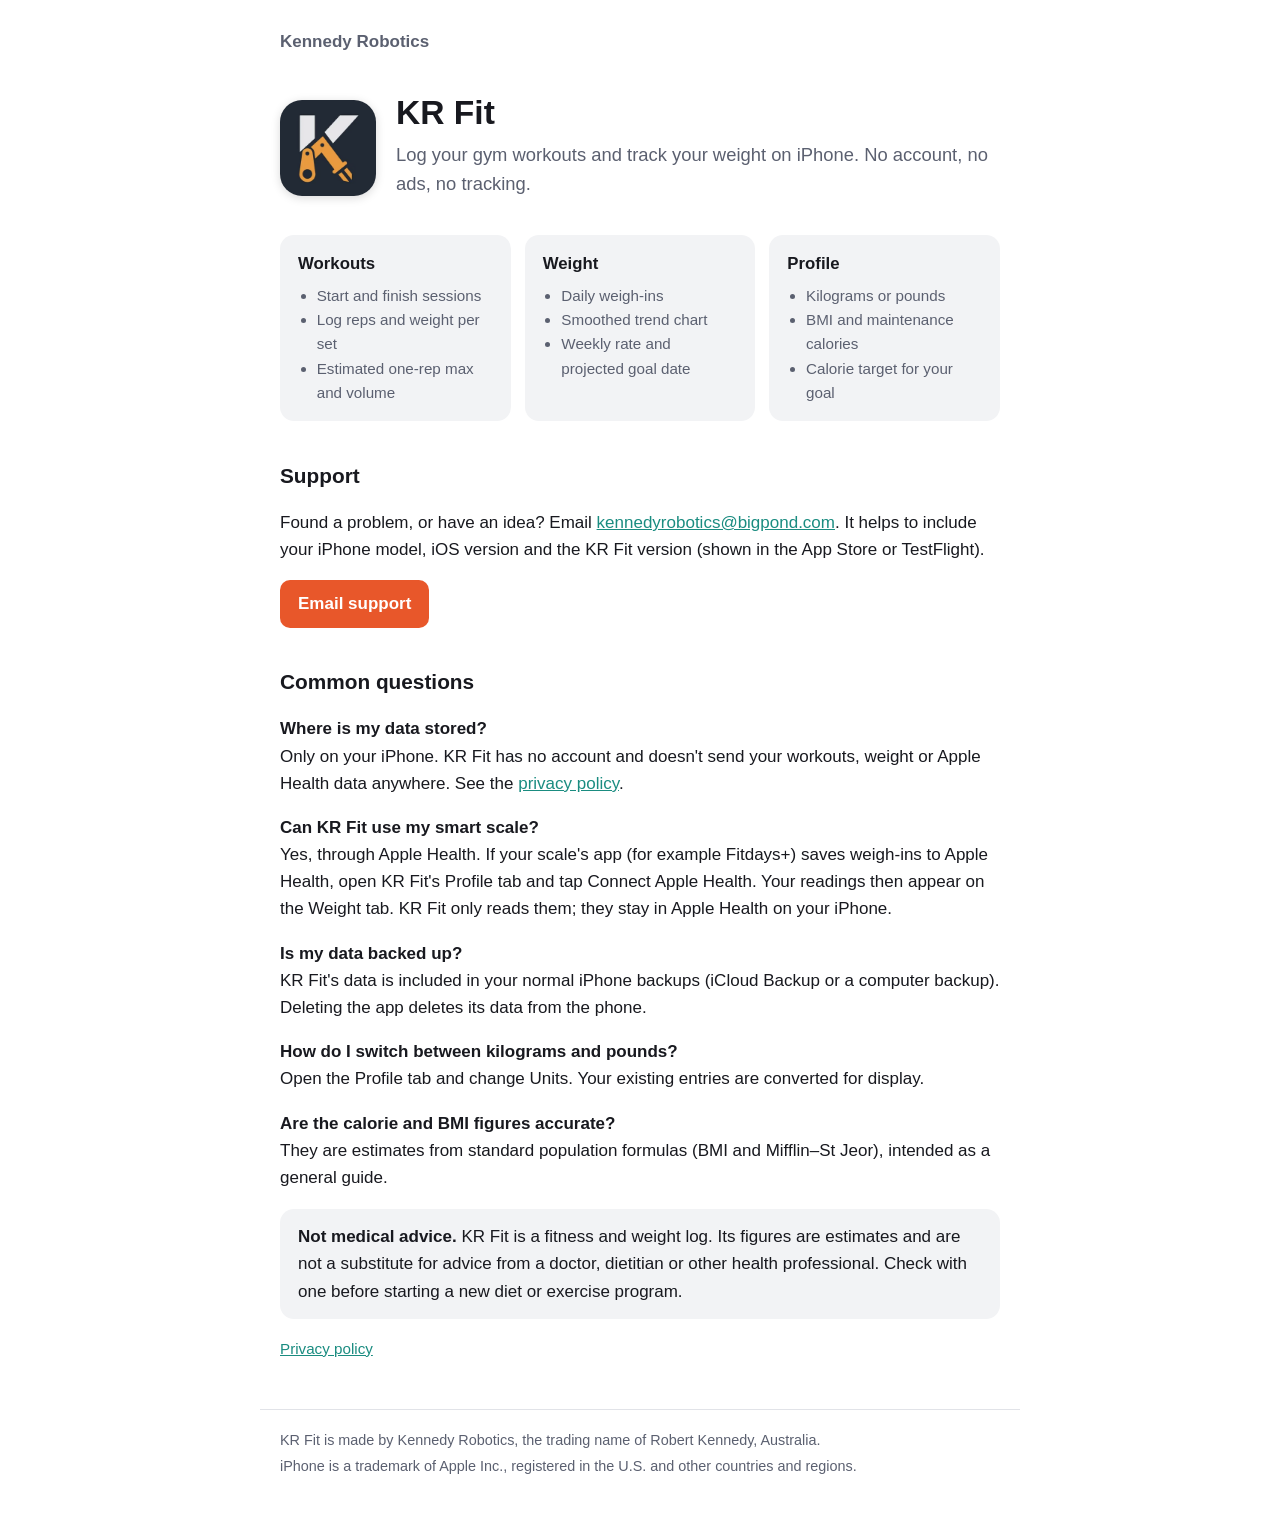
==== krfit/index.html @ 63e52689 "KR Fit: privacy policy and FAQ for Apple Health (read only) Co-Authored-By: Claude Opus 5.5 <noreply" ====
<!doctype html>
<html lang="en-AU">
<head>
  <meta charset="utf-8">
  <meta name="viewport" content="width=device-width, initial-scale=1">
  <title>KR Fit Support</title>
  <meta name="description" content="KR Fit: gym workouts and weight tracking for iPhone. Help, questions and contact.">
  <link rel="icon" href="/assets/favicon.png">
  <link rel="stylesheet" href="/assets/style.css">
</head>
<body>
  <header><a href="/">Kennedy Robotics</a></header>
  <main>
    <div class="hero">
      <img src="/assets/krfit-icon.png" alt="KR Fit app icon">
      <div>
        <h1>KR Fit</h1>
        <p class="lead">Log your gym workouts and track your weight on iPhone. No account, no ads, no tracking.</p>
      </div>
    </div>

    <div class="cards">
      <div class="card">
        <h3>Workouts</h3>
        <ul>
          <li>Start and finish sessions</li>
          <li>Log reps and weight per set</li>
          <li>Estimated one-rep max and volume</li>
        </ul>
      </div>
      <div class="card">
        <h3>Weight</h3>
        <ul>
          <li>Daily weigh-ins</li>
          <li>Smoothed trend chart</li>
          <li>Weekly rate and projected goal date</li>
        </ul>
      </div>
      <div class="card">
        <h3>Profile</h3>
        <ul>
          <li>Kilograms or pounds</li>
          <li>BMI and maintenance calories</li>
          <li>Calorie target for your goal</li>
        </ul>
      </div>
    </div>

    <h2>Support</h2>
    <p>Found a problem, or have an idea? Email
      <a href="mailto:kennedyrobotics@bigpond.com?subject=KR%20Fit%20support">kennedyrobotics@bigpond.com</a>.
      It helps to include your iPhone model, iOS version and the KR Fit version (shown in the App Store or TestFlight).</p>
    <p><a class="button" href="mailto:kennedyrobotics@bigpond.com?subject=KR%20Fit%20support">Email support</a></p>

    <h2>Common questions</h2>
    <p><strong>Where is my data stored?</strong><br>
      Only on your iPhone. KR Fit has no account and doesn't send your workouts, weight or Apple Health data anywhere.
      See the <a href="/krfit/privacy/">privacy policy</a>.</p>
    <p><strong>Can KR Fit use my smart scale?</strong><br>
      Yes, through Apple Health. If your scale's app (for example Fitdays+) saves weigh-ins to Apple Health, open
      KR Fit's Profile tab and tap Connect Apple Health. Your readings then appear on the Weight tab. KR Fit only
      reads them; they stay in Apple Health on your iPhone.</p>
    <p><strong>Is my data backed up?</strong><br>
      KR Fit's data is included in your normal iPhone backups (iCloud Backup or a computer backup).
      Deleting the app deletes its data from the phone.</p>
    <p><strong>How do I switch between kilograms and pounds?</strong><br>
      Open the Profile tab and change Units. Your existing entries are converted for display.</p>
    <p><strong>Are the calorie and BMI figures accurate?</strong><br>
      They are estimates from standard population formulas (BMI and Mifflin–St Jeor), intended as a general guide.</p>

    <div class="note">
      <strong>Not medical advice.</strong> KR Fit is a fitness and weight log. Its figures are estimates and are not a
      substitute for advice from a doctor, dietitian or other health professional. Check with one before starting a
      new diet or exercise program.
    </div>

    <p class="muted"><a href="/krfit/privacy/">Privacy policy</a></p>
  </main>
  <footer>
    <p>KR Fit is made by Kennedy Robotics, the trading name of Robert Kennedy, Australia.</p>
    <p>iPhone is a trademark of Apple Inc., registered in the U.S. and other countries and regions.</p>
  </footer>
</body>
</html>
---- assets/style.css ----
:root {
  --bg: #ffffff;
  --surface: #f2f3f5;
  --text: #18191f;
  --muted: #5b6070;
  --accent: #e8572a;
  --accent-2: #1a8c80;
  --border: #e1e3e8;
  color-scheme: light dark;
}
@media (prefers-color-scheme: dark) {
  :root {
    --bg: #18191f;
    --surface: #23252d;
    --text: #f2f3f5;
    --muted: #a3a8b8;
    --accent: #ff7a4d;
    --accent-2: #3cc0b2;
    --border: #33363f;
  }
}
* { box-sizing: border-box; }
html { -webkit-text-size-adjust: 100%; }
body {
  margin: 0;
  background: var(--bg);
  color: var(--text);
  font: 17px/1.6 -apple-system, BlinkMacSystemFont, "Segoe UI", Roboto, Helvetica, Arial, sans-serif;
}
main, header, footer { max-width: 760px; margin: 0 auto; padding: 0 20px; }
header { padding-top: 28px; padding-bottom: 8px; }
header a { color: var(--muted); text-decoration: none; font-weight: 600; }
h1 { font-size: 2.1rem; line-height: 1.2; margin: 0.4em 0 0.2em; }
h2 { font-size: 1.3rem; margin: 1.8em 0 0.4em; }
p, li { color: var(--text); }
.lead { font-size: 1.15rem; color: var(--muted); margin-top: 0; }
.muted { color: var(--muted); font-size: 0.95rem; }
a { color: var(--accent-2); }
.hero { display: flex; gap: 20px; align-items: center; margin-top: 16px; }
.hero img { width: 96px; height: 96px; border-radius: 22px; flex: none; box-shadow: 0 2px 10px rgba(0, 0, 0, 0.15); }
.cards { display: grid; grid-template-columns: repeat(auto-fit, minmax(200px, 1fr)); gap: 14px; margin: 18px 0; }
.card { background: var(--surface); border-radius: 14px; padding: 16px 18px; }
.card h3 { margin: 0 0 6px; font-size: 1.05rem; }
.card ul { margin: 0; padding-left: 1.1em; }
.card li { color: var(--muted); font-size: 0.95rem; }
.note { background: var(--surface); border-radius: 14px; padding: 14px 18px; margin: 18px 0; }
.button {
  display: inline-block; background: var(--accent); color: #fff; text-decoration: none;
  font-weight: 600; padding: 10px 18px; border-radius: 10px;
}
footer { border-top: 1px solid var(--border); margin-top: 48px; padding-top: 16px; padding-bottom: 32px; }
footer p { color: var(--muted); font-size: 0.9rem; margin: 0.2em 0; }
@media (max-width: 480px) {
  h1 { font-size: 1.7rem; }
  .hero img { width: 72px; height: 72px; border-radius: 16px; }
}
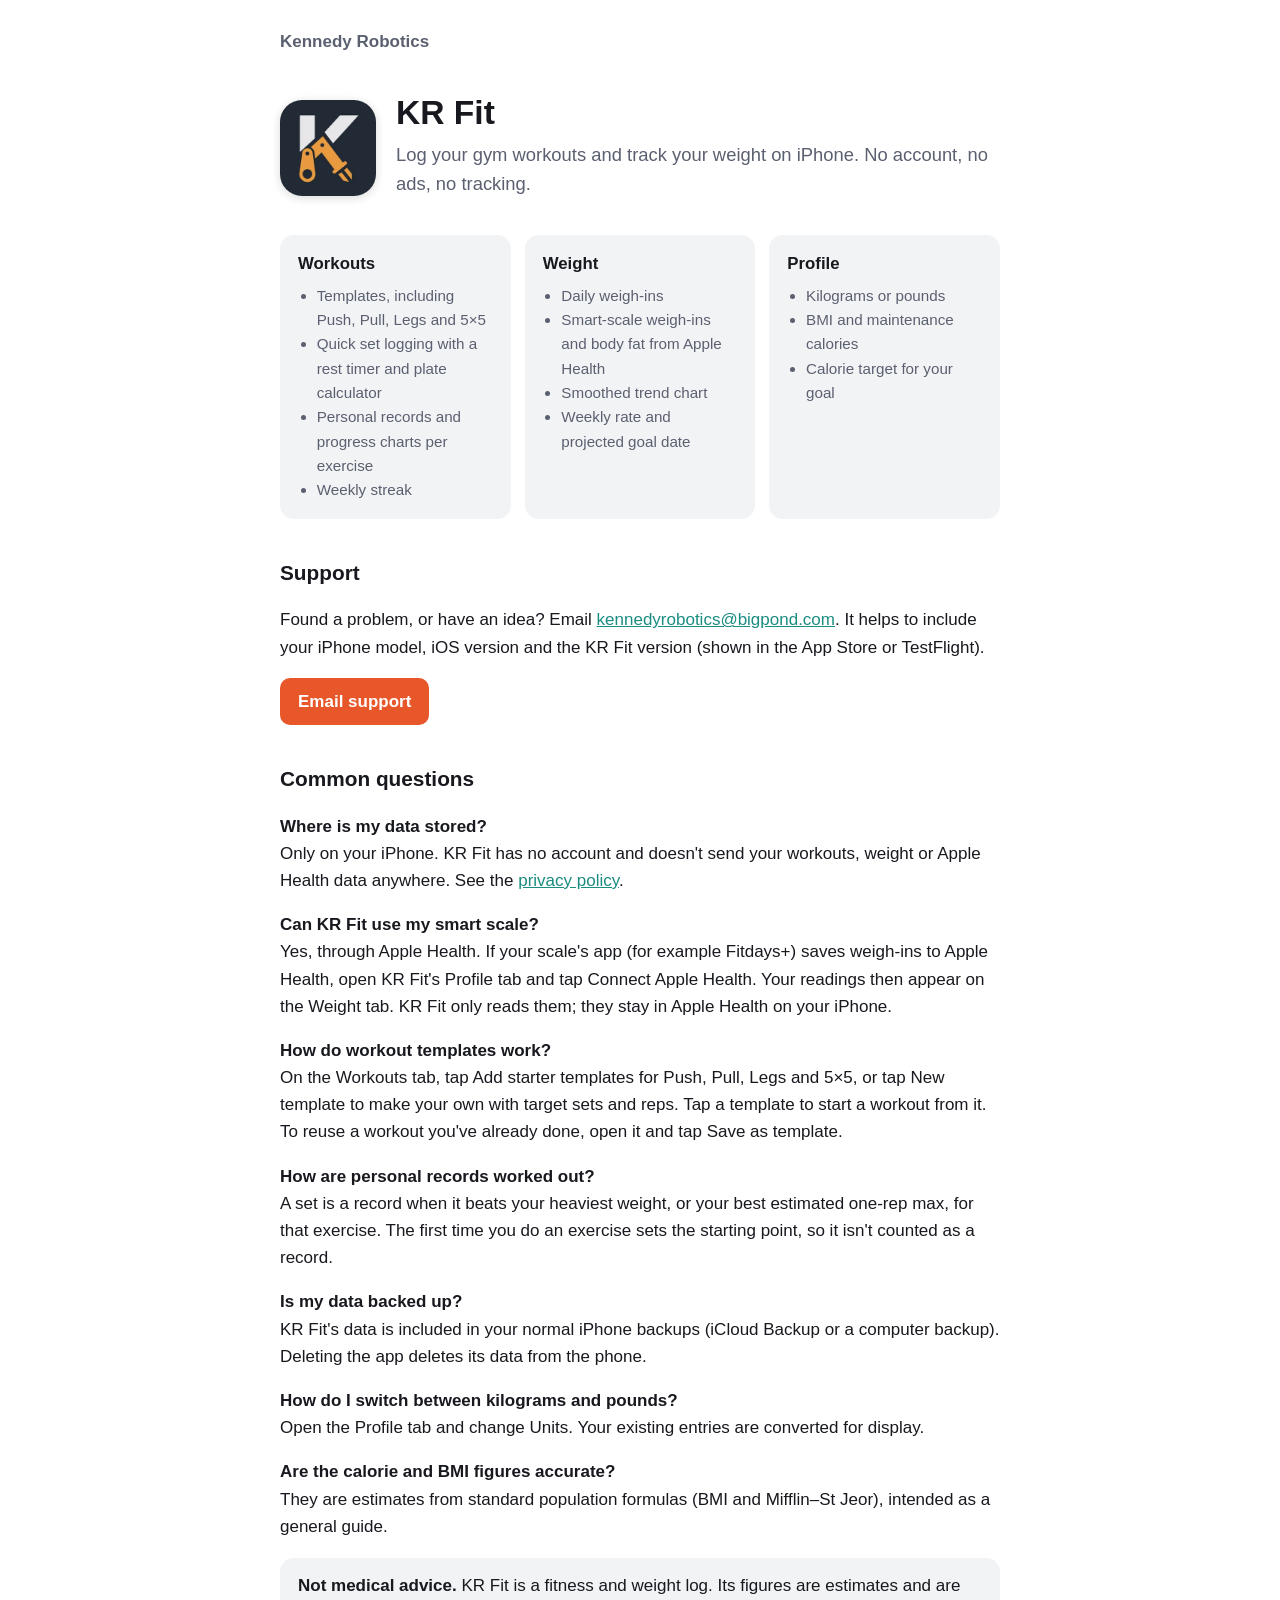
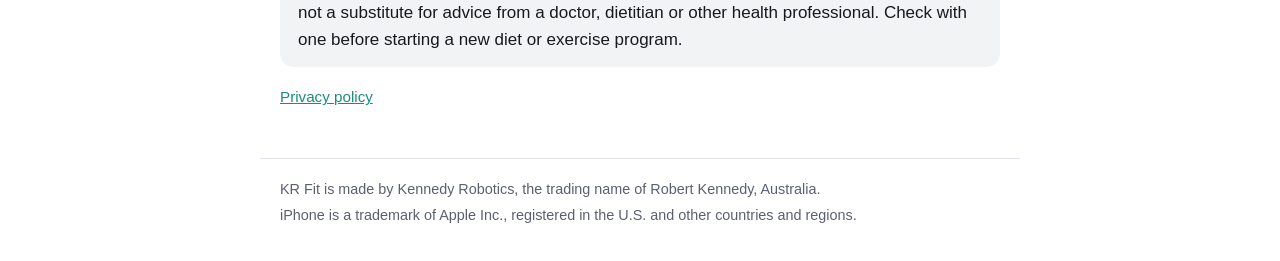
==== commit 99847d0e: "KR Fit support page: templates, personal records, progress, Apple Health Feature cards and FAQ updat" ====
--- a/krfit/index.html
+++ b/krfit/index.html
@@ -23,15 +23,17 @@
       <div class="card">
         <h3>Workouts</h3>
         <ul>
-          <li>Start and finish sessions</li>
-          <li>Log reps and weight per set</li>
-          <li>Estimated one-rep max and volume</li>
+          <li>Templates, including Push, Pull, Legs and 5×5</li>
+          <li>Quick set logging with a rest timer and plate calculator</li>
+          <li>Personal records and progress charts per exercise</li>
+          <li>Weekly streak</li>
         </ul>
       </div>
       <div class="card">
         <h3>Weight</h3>
         <ul>
           <li>Daily weigh-ins</li>
+          <li>Smart-scale weigh-ins and body fat from Apple Health</li>
           <li>Smoothed trend chart</li>
           <li>Weekly rate and projected goal date</li>
         </ul>
@@ -60,6 +62,13 @@
       Yes, through Apple Health. If your scale's app (for example Fitdays+) saves weigh-ins to Apple Health, open
       KR Fit's Profile tab and tap Connect Apple Health. Your readings then appear on the Weight tab. KR Fit only
       reads them; they stay in Apple Health on your iPhone.</p>
+    <p><strong>How do workout templates work?</strong><br>
+      On the Workouts tab, tap Add starter templates for Push, Pull, Legs and 5×5, or tap New template to make
+      your own with target sets and reps. Tap a template to start a workout from it. To reuse a workout you've
+      already done, open it and tap Save as template.</p>
+    <p><strong>How are personal records worked out?</strong><br>
+      A set is a record when it beats your heaviest weight, or your best estimated one-rep max, for that
+      exercise. The first time you do an exercise sets the starting point, so it isn't counted as a record.</p>
     <p><strong>Is my data backed up?</strong><br>
       KR Fit's data is included in your normal iPhone backups (iCloud Backup or a computer backup).
       Deleting the app deletes its data from the phone.</p>
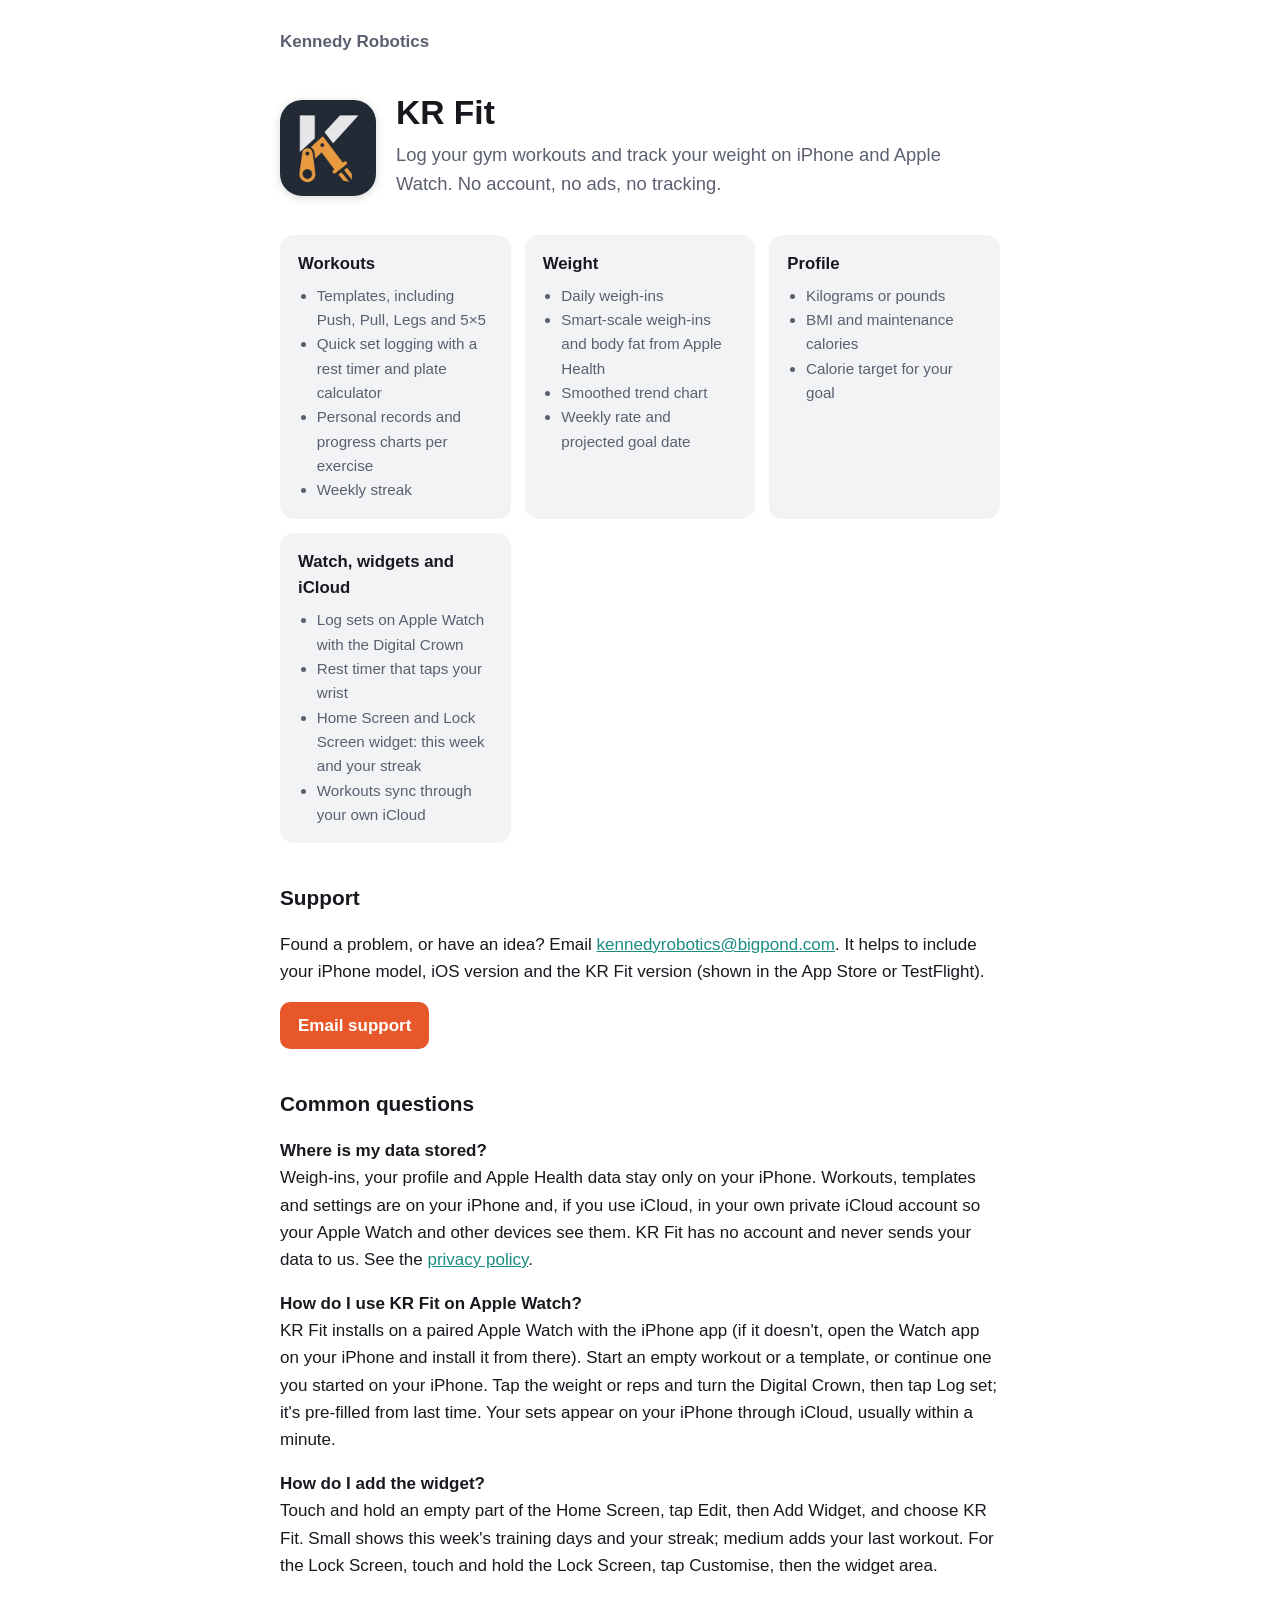
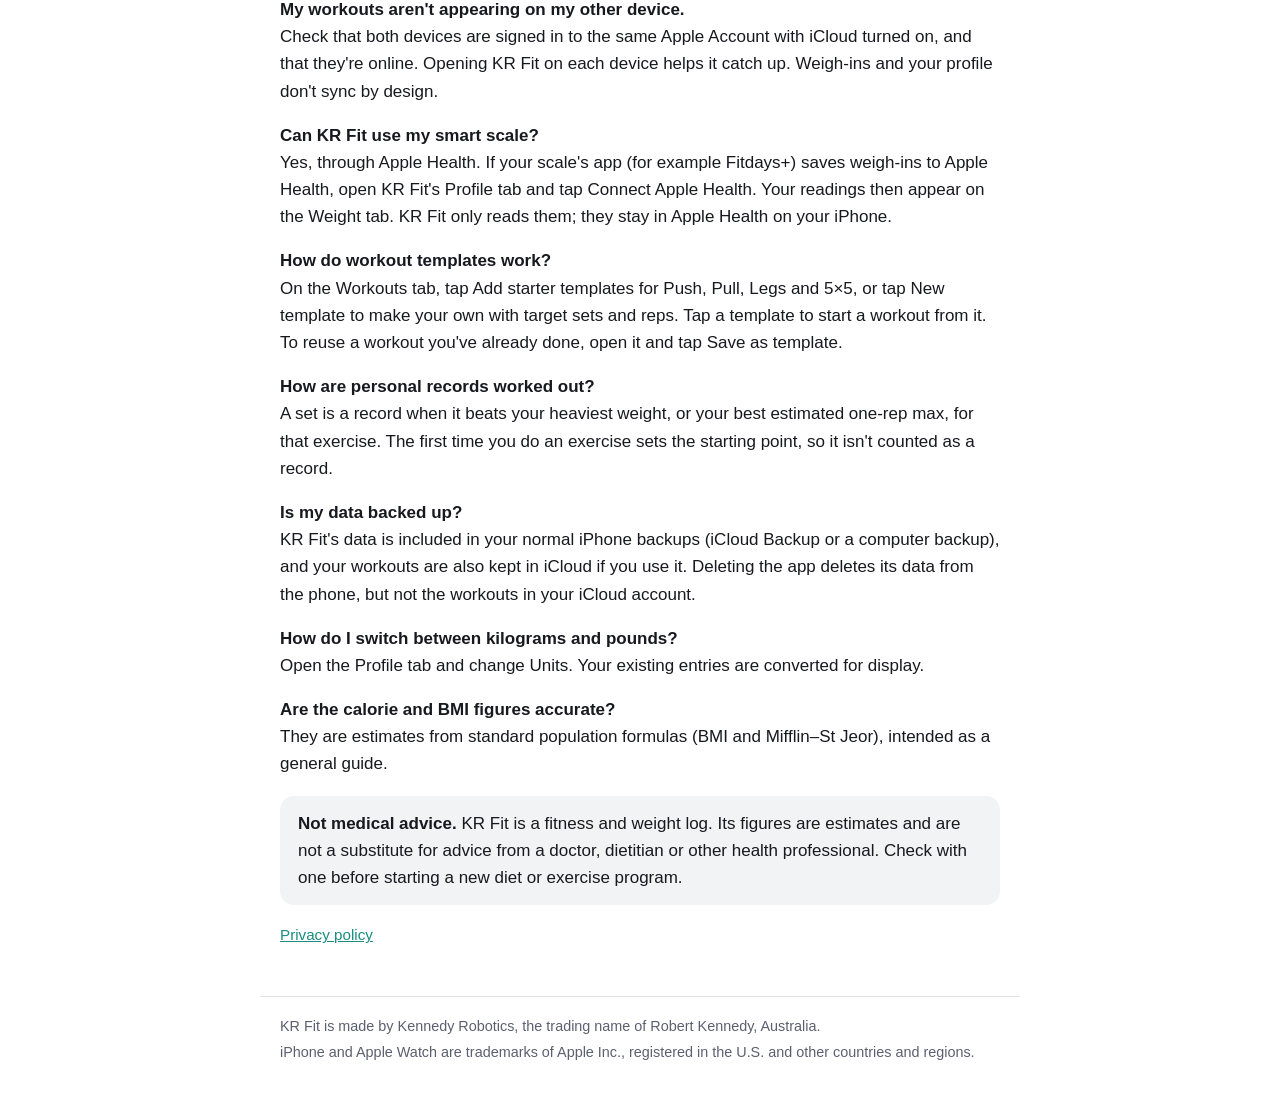
==== commit 82fe660d: "KR Fit privacy policy and support: iCloud sync, widgets, Apple Watch Workouts, templates and setting" ====
--- a/krfit/index.html
+++ b/krfit/index.html
@@ -4,7 +4,7 @@
   <meta charset="utf-8">
   <meta name="viewport" content="width=device-width, initial-scale=1">
   <title>KR Fit Support</title>
-  <meta name="description" content="KR Fit: gym workouts and weight tracking for iPhone. Help, questions and contact.">
+  <meta name="description" content="KR Fit: gym workouts and weight tracking for iPhone and Apple Watch. Help, questions and contact.">
   <link rel="icon" href="/assets/favicon.png">
   <link rel="stylesheet" href="/assets/style.css">
 </head>
@@ -15,7 +15,7 @@
       <img src="/assets/krfit-icon.png" alt="KR Fit app icon">
       <div>
         <h1>KR Fit</h1>
-        <p class="lead">Log your gym workouts and track your weight on iPhone. No account, no ads, no tracking.</p>
+        <p class="lead">Log your gym workouts and track your weight on iPhone and Apple Watch. No account, no ads, no tracking.</p>
       </div>
     </div>
 
@@ -46,6 +46,15 @@
           <li>Calorie target for your goal</li>
         </ul>
       </div>
+      <div class="card">
+        <h3>Watch, widgets and iCloud</h3>
+        <ul>
+          <li>Log sets on Apple Watch with the Digital Crown</li>
+          <li>Rest timer that taps your wrist</li>
+          <li>Home Screen and Lock Screen widget: this week and your streak</li>
+          <li>Workouts sync through your own iCloud</li>
+        </ul>
+      </div>
     </div>
 
     <h2>Support</h2>
@@ -56,8 +65,22 @@
 
     <h2>Common questions</h2>
     <p><strong>Where is my data stored?</strong><br>
-      Only on your iPhone. KR Fit has no account and doesn't send your workouts, weight or Apple Health data anywhere.
-      See the <a href="/krfit/privacy/">privacy policy</a>.</p>
+      Weigh-ins, your profile and Apple Health data stay only on your iPhone. Workouts, templates and settings are on
+      your iPhone and, if you use iCloud, in your own private iCloud account so your Apple Watch and other devices
+      see them. KR Fit has no account and never sends your data to us. See the
+      <a href="/krfit/privacy/">privacy policy</a>.</p>
+    <p><strong>How do I use KR Fit on Apple Watch?</strong><br>
+      KR Fit installs on a paired Apple Watch with the iPhone app (if it doesn't, open the Watch app on your iPhone
+      and install it from there). Start an empty workout or a template, or continue one you started on your iPhone.
+      Tap the weight or reps and turn the Digital Crown, then tap Log set; it's pre-filled from last time. Your sets
+      appear on your iPhone through iCloud, usually within a minute.</p>
+    <p><strong>How do I add the widget?</strong><br>
+      Touch and hold an empty part of the Home Screen, tap Edit, then Add Widget, and choose KR Fit. Small shows
+      this week's training days and your streak; medium adds your last workout. For the Lock Screen, touch and hold
+      the Lock Screen, tap Customise, then the widget area.</p>
+    <p><strong>My workouts aren't appearing on my other device.</strong><br>
+      Check that both devices are signed in to the same Apple Account with iCloud turned on, and that they're
+      online. Opening KR Fit on each device helps it catch up. Weigh-ins and your profile don't sync by design.</p>
     <p><strong>Can KR Fit use my smart scale?</strong><br>
       Yes, through Apple Health. If your scale's app (for example Fitdays+) saves weigh-ins to Apple Health, open
       KR Fit's Profile tab and tap Connect Apple Health. Your readings then appear on the Weight tab. KR Fit only
@@ -70,8 +93,9 @@
       A set is a record when it beats your heaviest weight, or your best estimated one-rep max, for that
       exercise. The first time you do an exercise sets the starting point, so it isn't counted as a record.</p>
     <p><strong>Is my data backed up?</strong><br>
-      KR Fit's data is included in your normal iPhone backups (iCloud Backup or a computer backup).
-      Deleting the app deletes its data from the phone.</p>
+      KR Fit's data is included in your normal iPhone backups (iCloud Backup or a computer backup), and your
+      workouts are also kept in iCloud if you use it. Deleting the app deletes its data from the phone, but not
+      the workouts in your iCloud account.</p>
     <p><strong>How do I switch between kilograms and pounds?</strong><br>
       Open the Profile tab and change Units. Your existing entries are converted for display.</p>
     <p><strong>Are the calorie and BMI figures accurate?</strong><br>
@@ -87,7 +111,7 @@
   </main>
   <footer>
     <p>KR Fit is made by Kennedy Robotics, the trading name of Robert Kennedy, Australia.</p>
-    <p>iPhone is a trademark of Apple Inc., registered in the U.S. and other countries and regions.</p>
+    <p>iPhone and Apple Watch are trademarks of Apple Inc., registered in the U.S. and other countries and regions.</p>
   </footer>
 </body>
 </html>
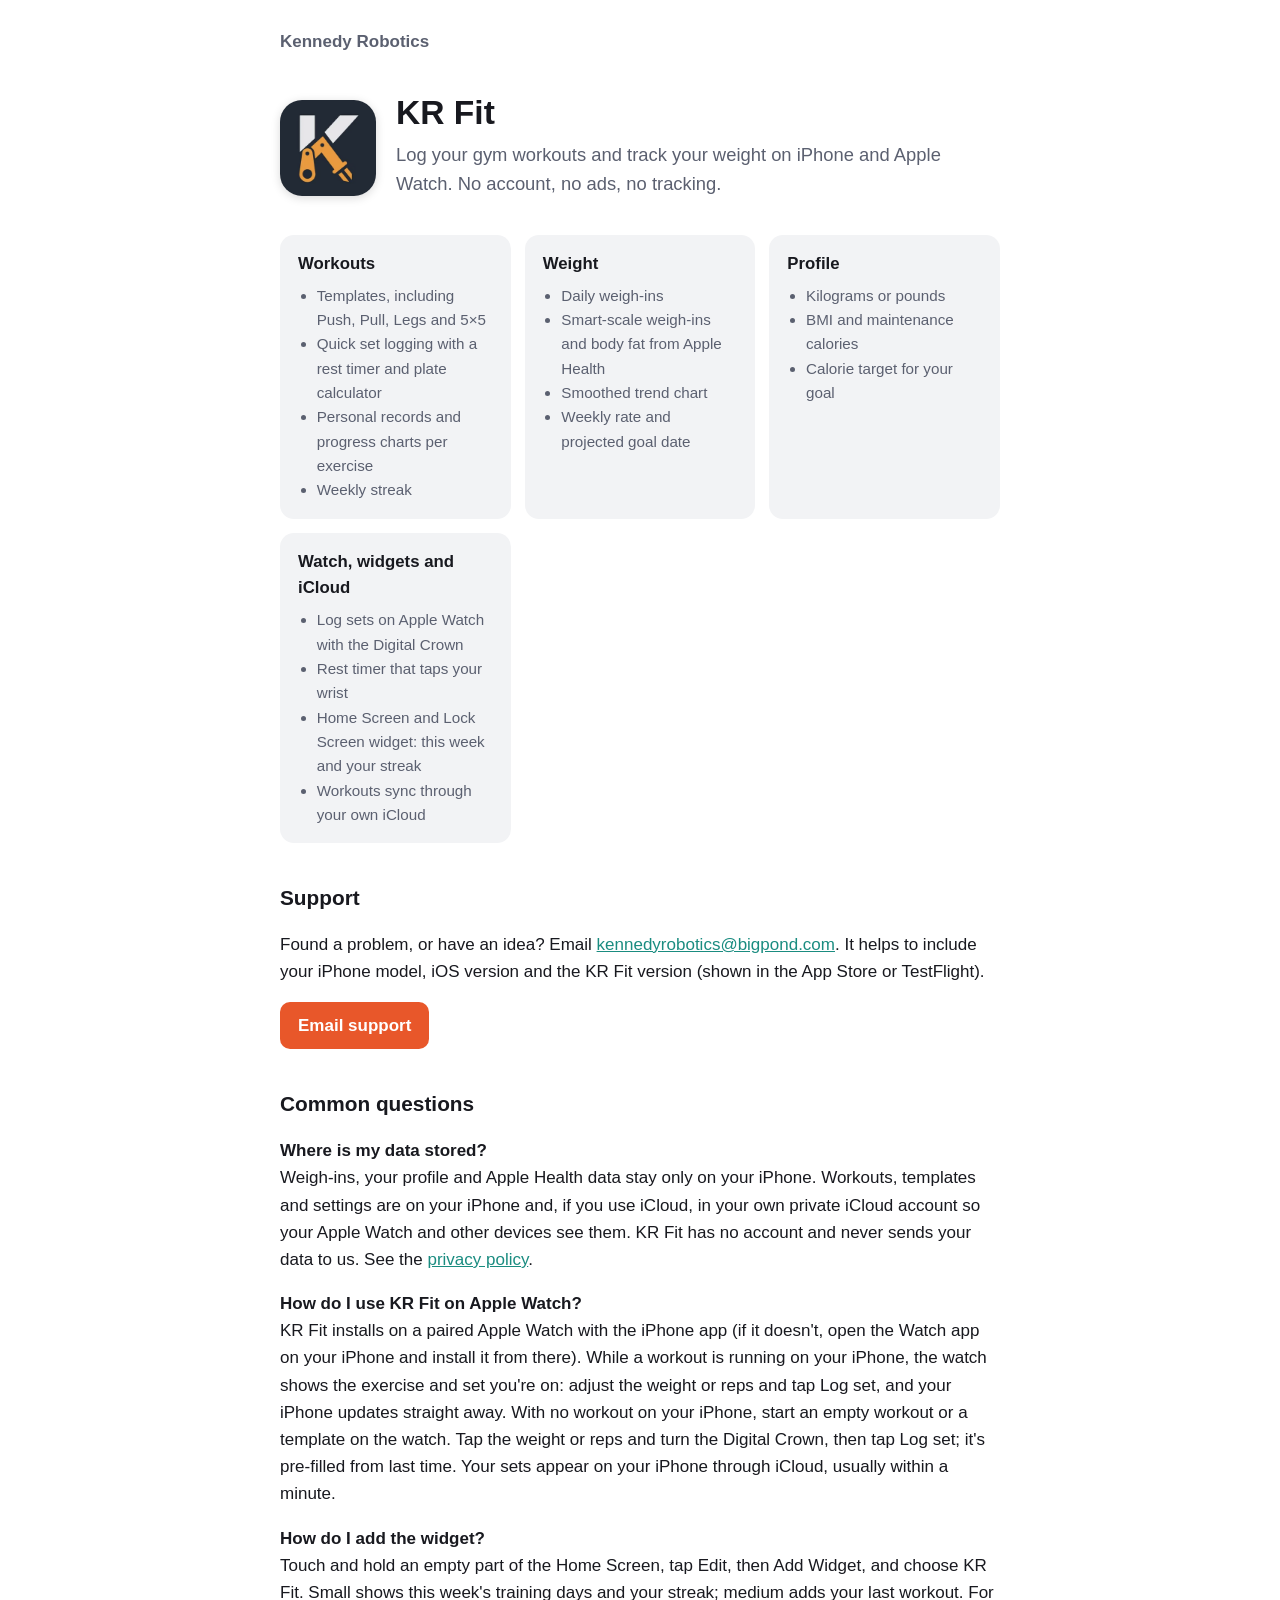
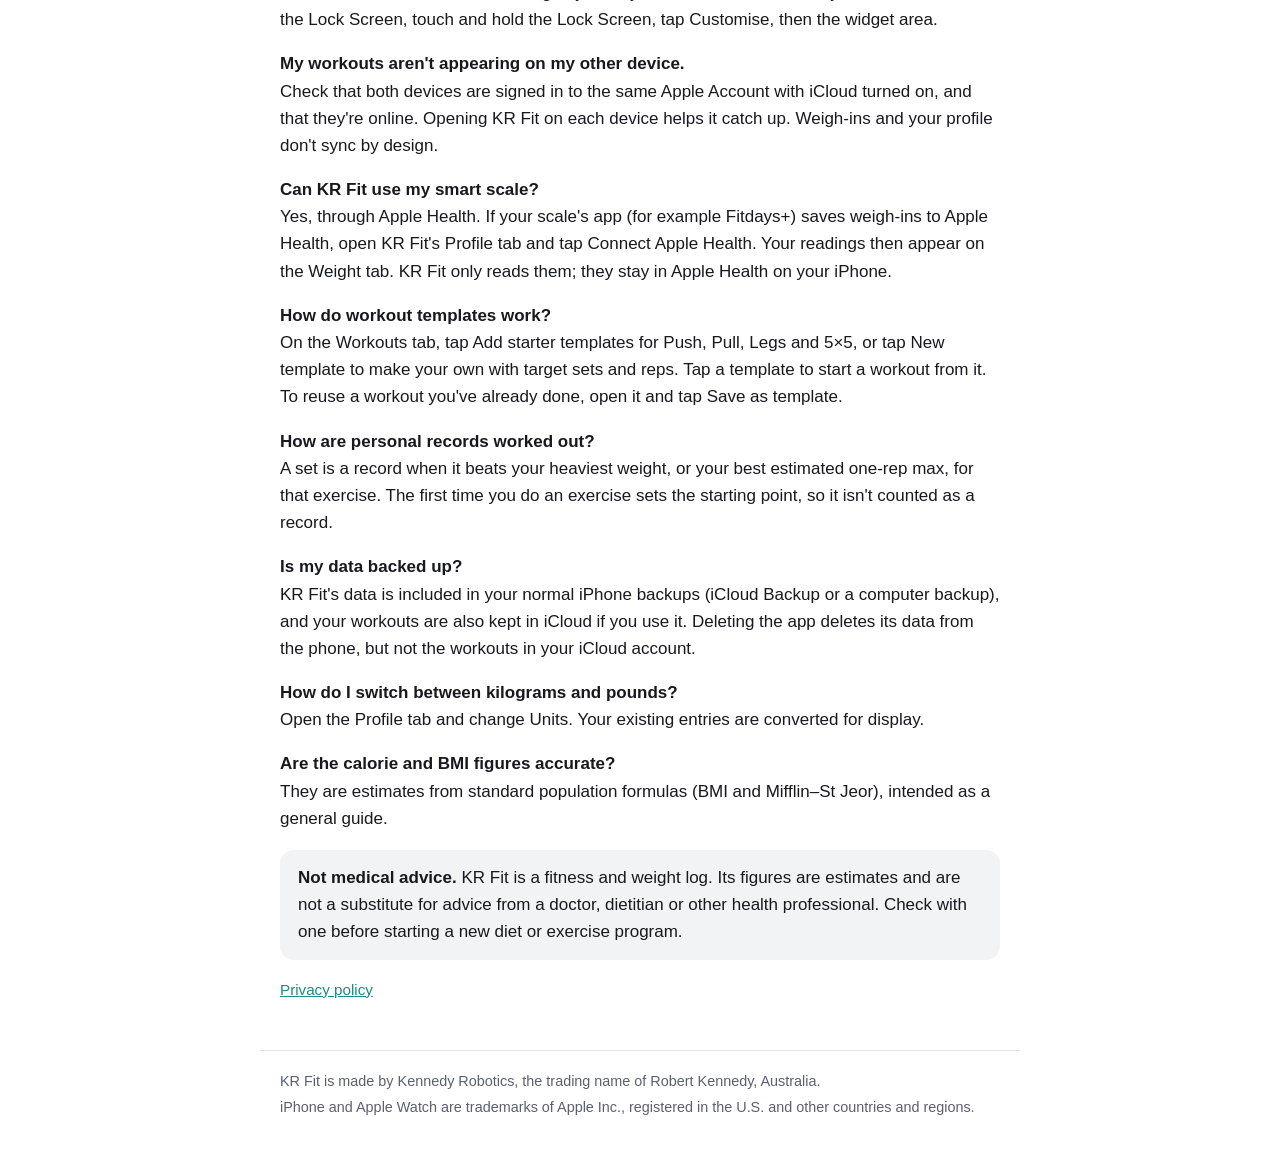
==== commit 7630a7d1: "KR Fit privacy and support: watch follows the iPhone's workout live Co-Authored-By: Claude Opus 5.5 " ====
--- a/krfit/index.html
+++ b/krfit/index.html
@@ -71,7 +71,9 @@
       <a href="/krfit/privacy/">privacy policy</a>.</p>
     <p><strong>How do I use KR Fit on Apple Watch?</strong><br>
       KR Fit installs on a paired Apple Watch with the iPhone app (if it doesn't, open the Watch app on your iPhone
-      and install it from there). Start an empty workout or a template, or continue one you started on your iPhone.
+      and install it from there). While a workout is running on your iPhone, the watch shows the exercise and set
+      you're on: adjust the weight or reps and tap Log set, and your iPhone updates straight away. With no workout
+      on your iPhone, start an empty workout or a template on the watch.
       Tap the weight or reps and turn the Digital Crown, then tap Log set; it's pre-filled from last time. Your sets
       appear on your iPhone through iCloud, usually within a minute.</p>
     <p><strong>How do I add the widget?</strong><br>
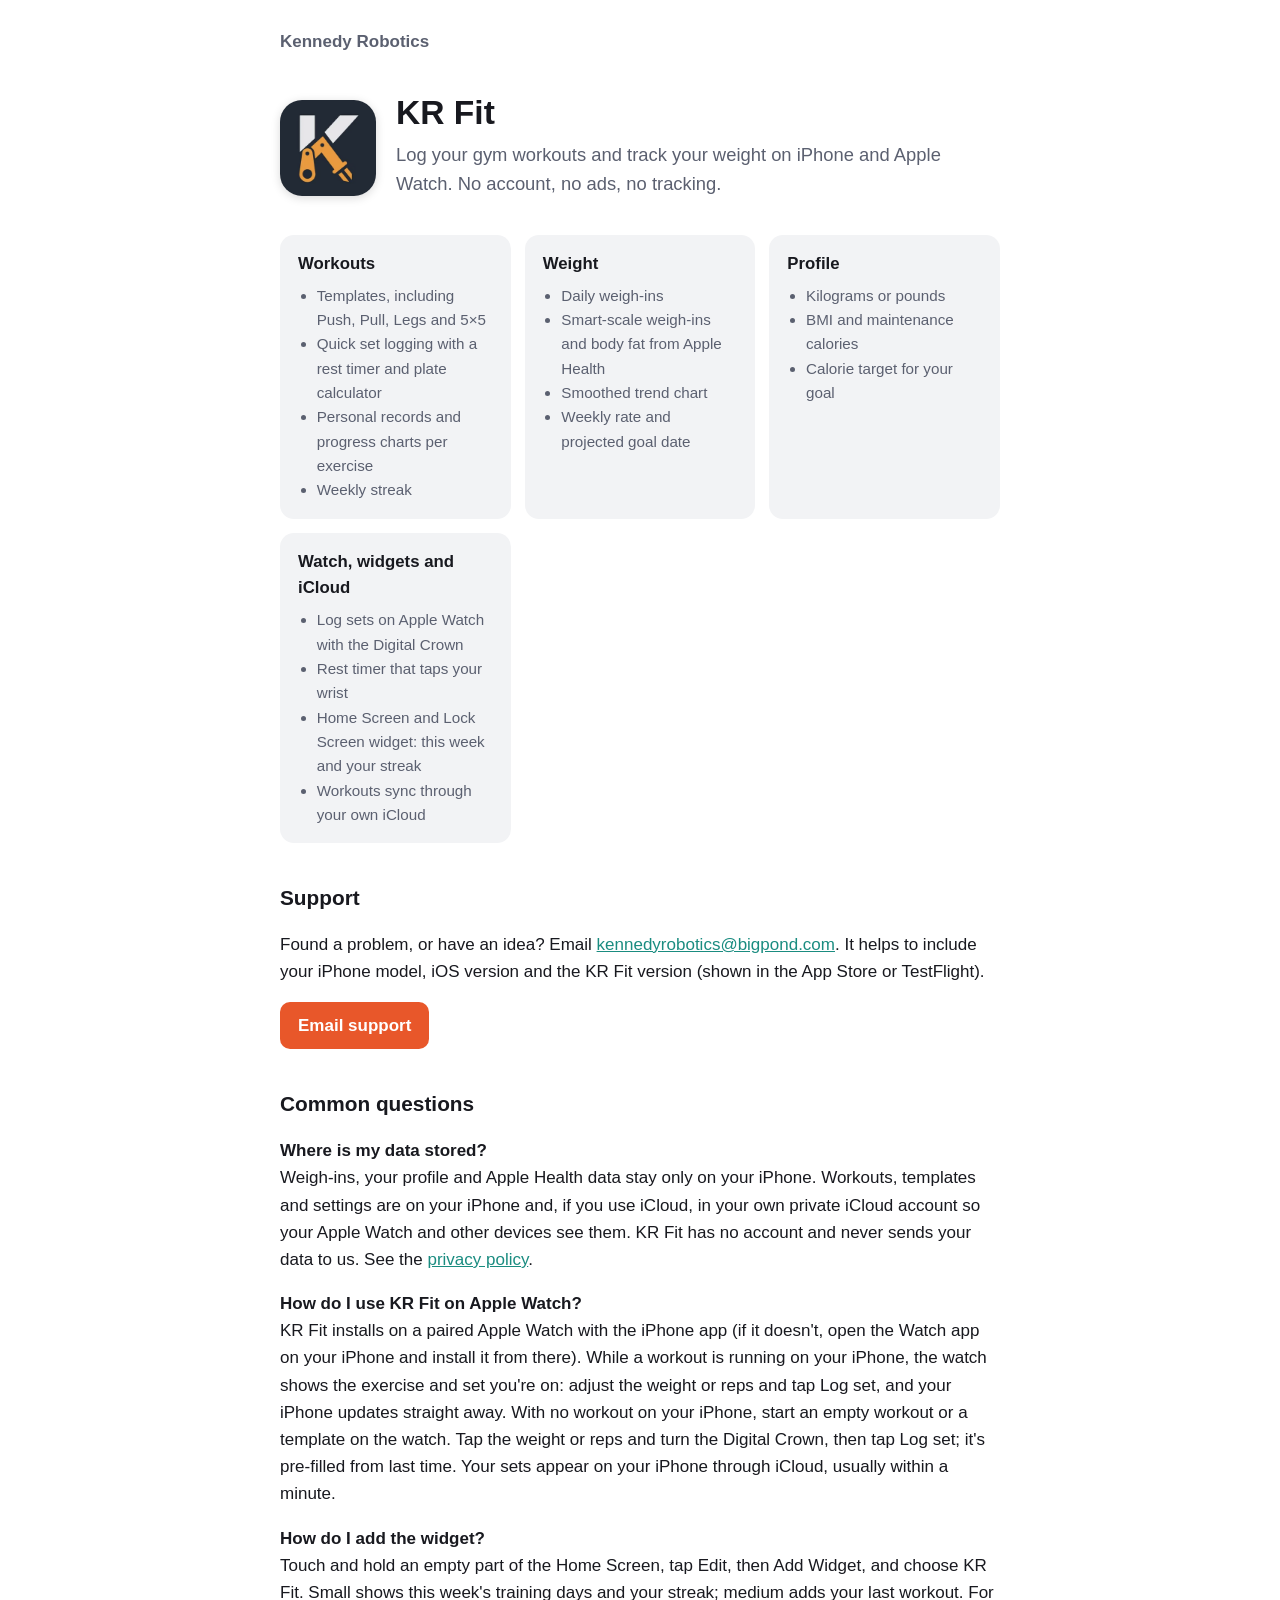
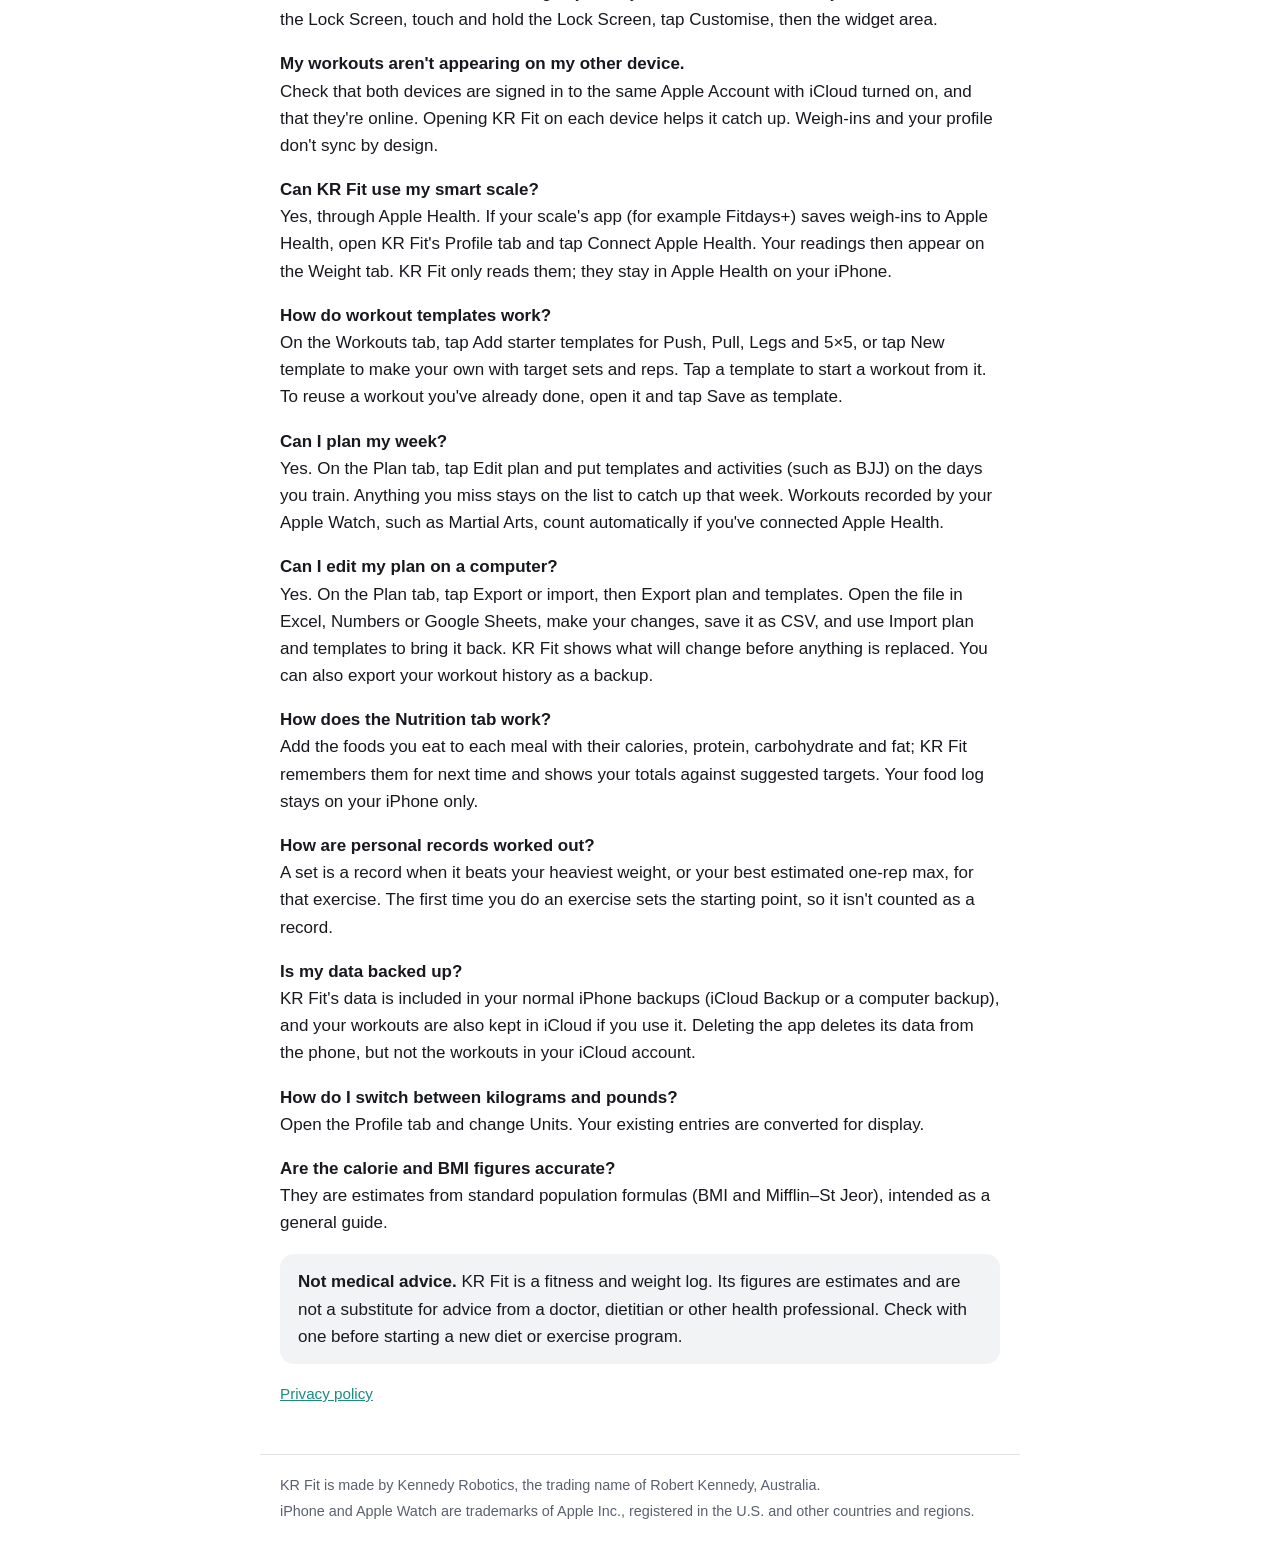
==== commit ca53b67a: "KR Fit privacy and support: plan export, more Apple Health data, Nutrition tab (0.6.0) Co-Authored-B" ====
--- a/krfit/index.html
+++ b/krfit/index.html
@@ -91,6 +91,17 @@
       On the Workouts tab, tap Add starter templates for Push, Pull, Legs and 5×5, or tap New template to make
       your own with target sets and reps. Tap a template to start a workout from it. To reuse a workout you've
       already done, open it and tap Save as template.</p>
+    <p><strong>Can I plan my week?</strong><br>
+      Yes. On the Plan tab, tap Edit plan and put templates and activities (such as BJJ) on the days you train. Anything
+      you miss stays on the list to catch up that week. Workouts recorded by your Apple Watch, such as Martial Arts,
+      count automatically if you've connected Apple Health.</p>
+    <p><strong>Can I edit my plan on a computer?</strong><br>
+      Yes. On the Plan tab, tap Export or import, then Export plan and templates. Open the file in Excel, Numbers or
+      Google Sheets, make your changes, save it as CSV, and use Import plan and templates to bring it back. KR Fit
+      shows what will change before anything is replaced. You can also export your workout history as a backup.</p>
+    <p><strong>How does the Nutrition tab work?</strong><br>
+      Add the foods you eat to each meal with their calories, protein, carbohydrate and fat; KR Fit remembers them for
+      next time and shows your totals against suggested targets. Your food log stays on your iPhone only.</p>
     <p><strong>How are personal records worked out?</strong><br>
       A set is a record when it beats your heaviest weight, or your best estimated one-rep max, for that
       exercise. The first time you do an exercise sets the starting point, so it isn't counted as a record.</p>
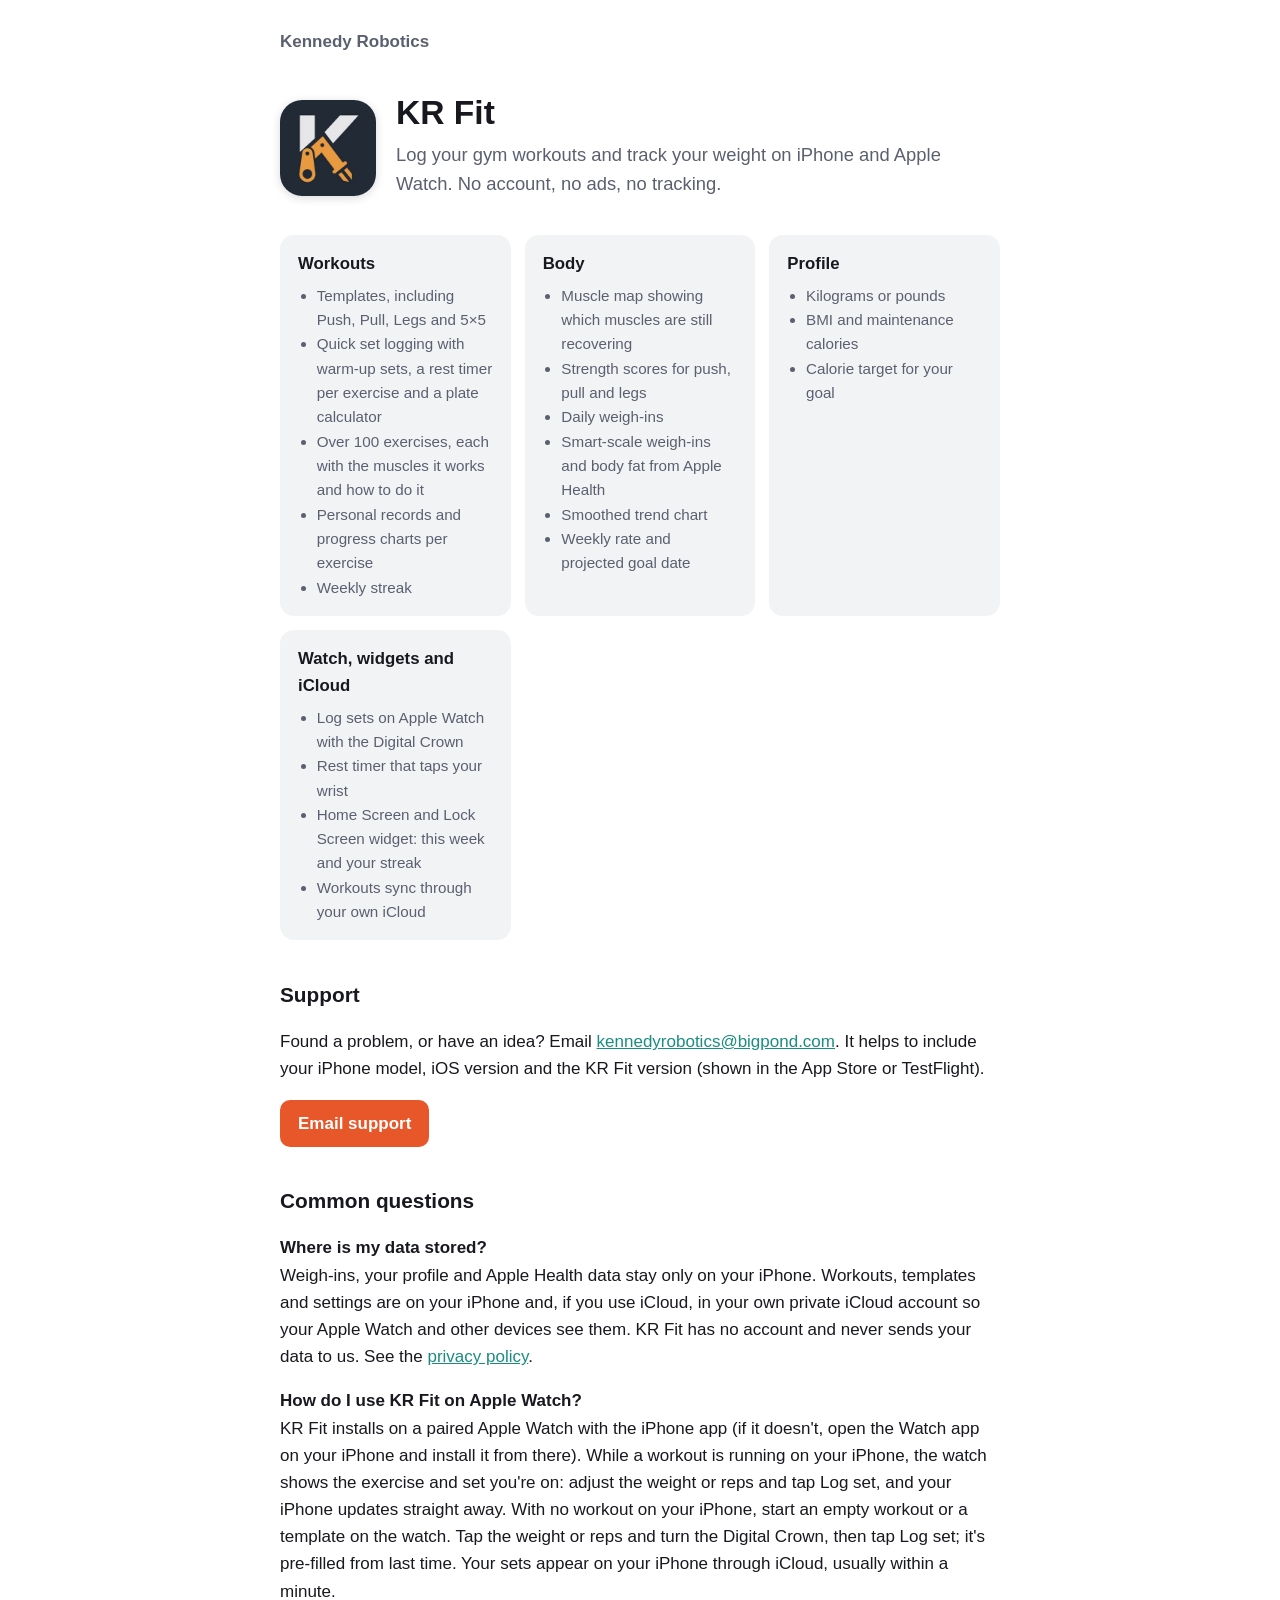
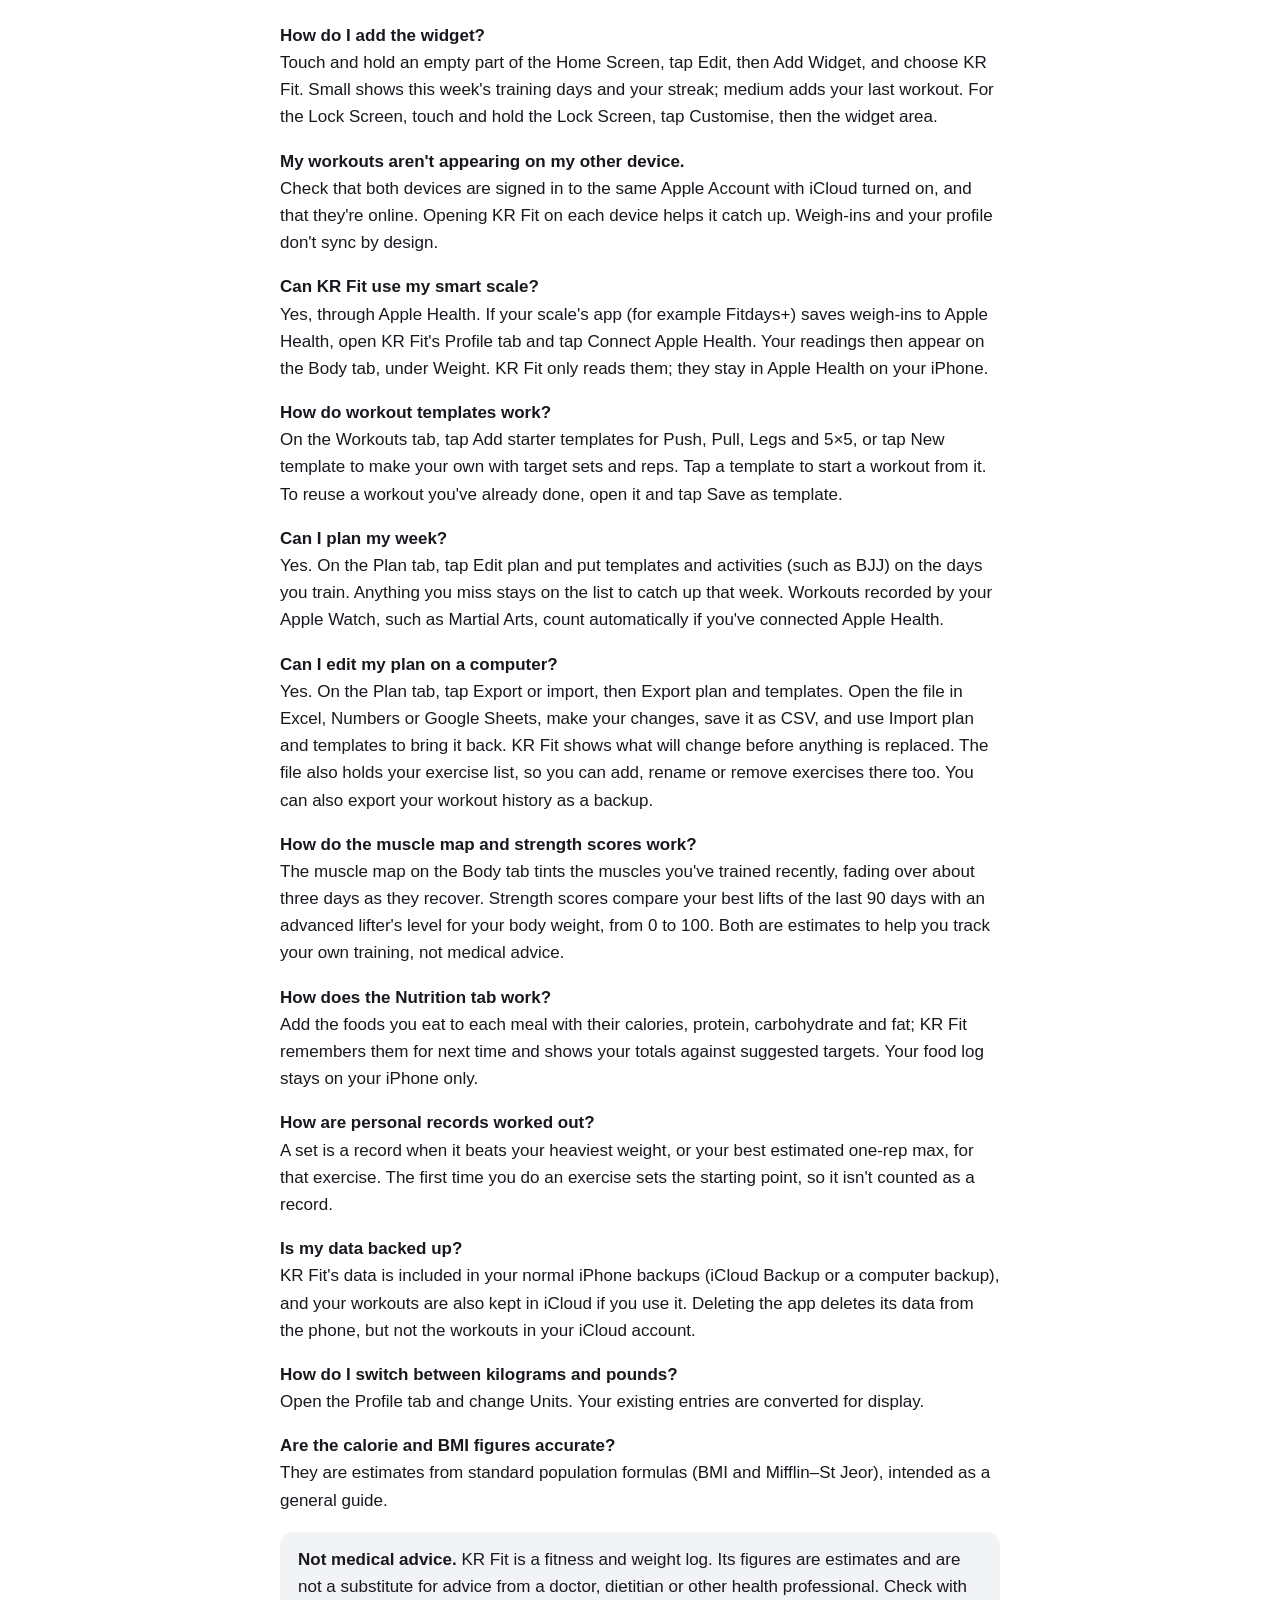
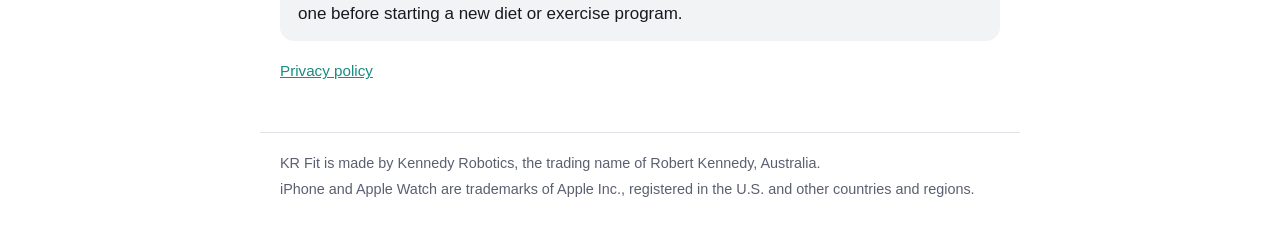
==== commit b070257c: "KR Fit support: Body tab (muscle map, strength scores), warm-ups, exercise guides, exercise list on " ====
--- a/krfit/index.html
+++ b/krfit/index.html
@@ -24,14 +24,17 @@
         <h3>Workouts</h3>
         <ul>
           <li>Templates, including Push, Pull, Legs and 5×5</li>
-          <li>Quick set logging with a rest timer and plate calculator</li>
+          <li>Quick set logging with warm-up sets, a rest timer per exercise and a plate calculator</li>
+          <li>Over 100 exercises, each with the muscles it works and how to do it</li>
           <li>Personal records and progress charts per exercise</li>
           <li>Weekly streak</li>
         </ul>
       </div>
       <div class="card">
-        <h3>Weight</h3>
+        <h3>Body</h3>
         <ul>
+          <li>Muscle map showing which muscles are still recovering</li>
+          <li>Strength scores for push, pull and legs</li>
           <li>Daily weigh-ins</li>
           <li>Smart-scale weigh-ins and body fat from Apple Health</li>
           <li>Smoothed trend chart</li>
@@ -85,7 +88,7 @@
       online. Opening KR Fit on each device helps it catch up. Weigh-ins and your profile don't sync by design.</p>
     <p><strong>Can KR Fit use my smart scale?</strong><br>
       Yes, through Apple Health. If your scale's app (for example Fitdays+) saves weigh-ins to Apple Health, open
-      KR Fit's Profile tab and tap Connect Apple Health. Your readings then appear on the Weight tab. KR Fit only
+      KR Fit's Profile tab and tap Connect Apple Health. Your readings then appear on the Body tab, under Weight. KR Fit only
       reads them; they stay in Apple Health on your iPhone.</p>
     <p><strong>How do workout templates work?</strong><br>
       On the Workouts tab, tap Add starter templates for Push, Pull, Legs and 5×5, or tap New template to make
@@ -98,7 +101,12 @@
     <p><strong>Can I edit my plan on a computer?</strong><br>
       Yes. On the Plan tab, tap Export or import, then Export plan and templates. Open the file in Excel, Numbers or
       Google Sheets, make your changes, save it as CSV, and use Import plan and templates to bring it back. KR Fit
-      shows what will change before anything is replaced. You can also export your workout history as a backup.</p>
+      shows what will change before anything is replaced. The file also holds your exercise list, so you can add,
+      rename or remove exercises there too. You can also export your workout history as a backup.</p>
+    <p><strong>How do the muscle map and strength scores work?</strong><br>
+      The muscle map on the Body tab tints the muscles you've trained recently, fading over about three days as they
+      recover. Strength scores compare your best lifts of the last 90 days with an advanced lifter's level for your
+      body weight, from 0 to 100. Both are estimates to help you track your own training, not medical advice.</p>
     <p><strong>How does the Nutrition tab work?</strong><br>
       Add the foods you eat to each meal with their calories, protein, carbohydrate and fat; KR Fit remembers them for
       next time and shows your totals against suggested targets. Your food log stays on your iPhone only.</p>
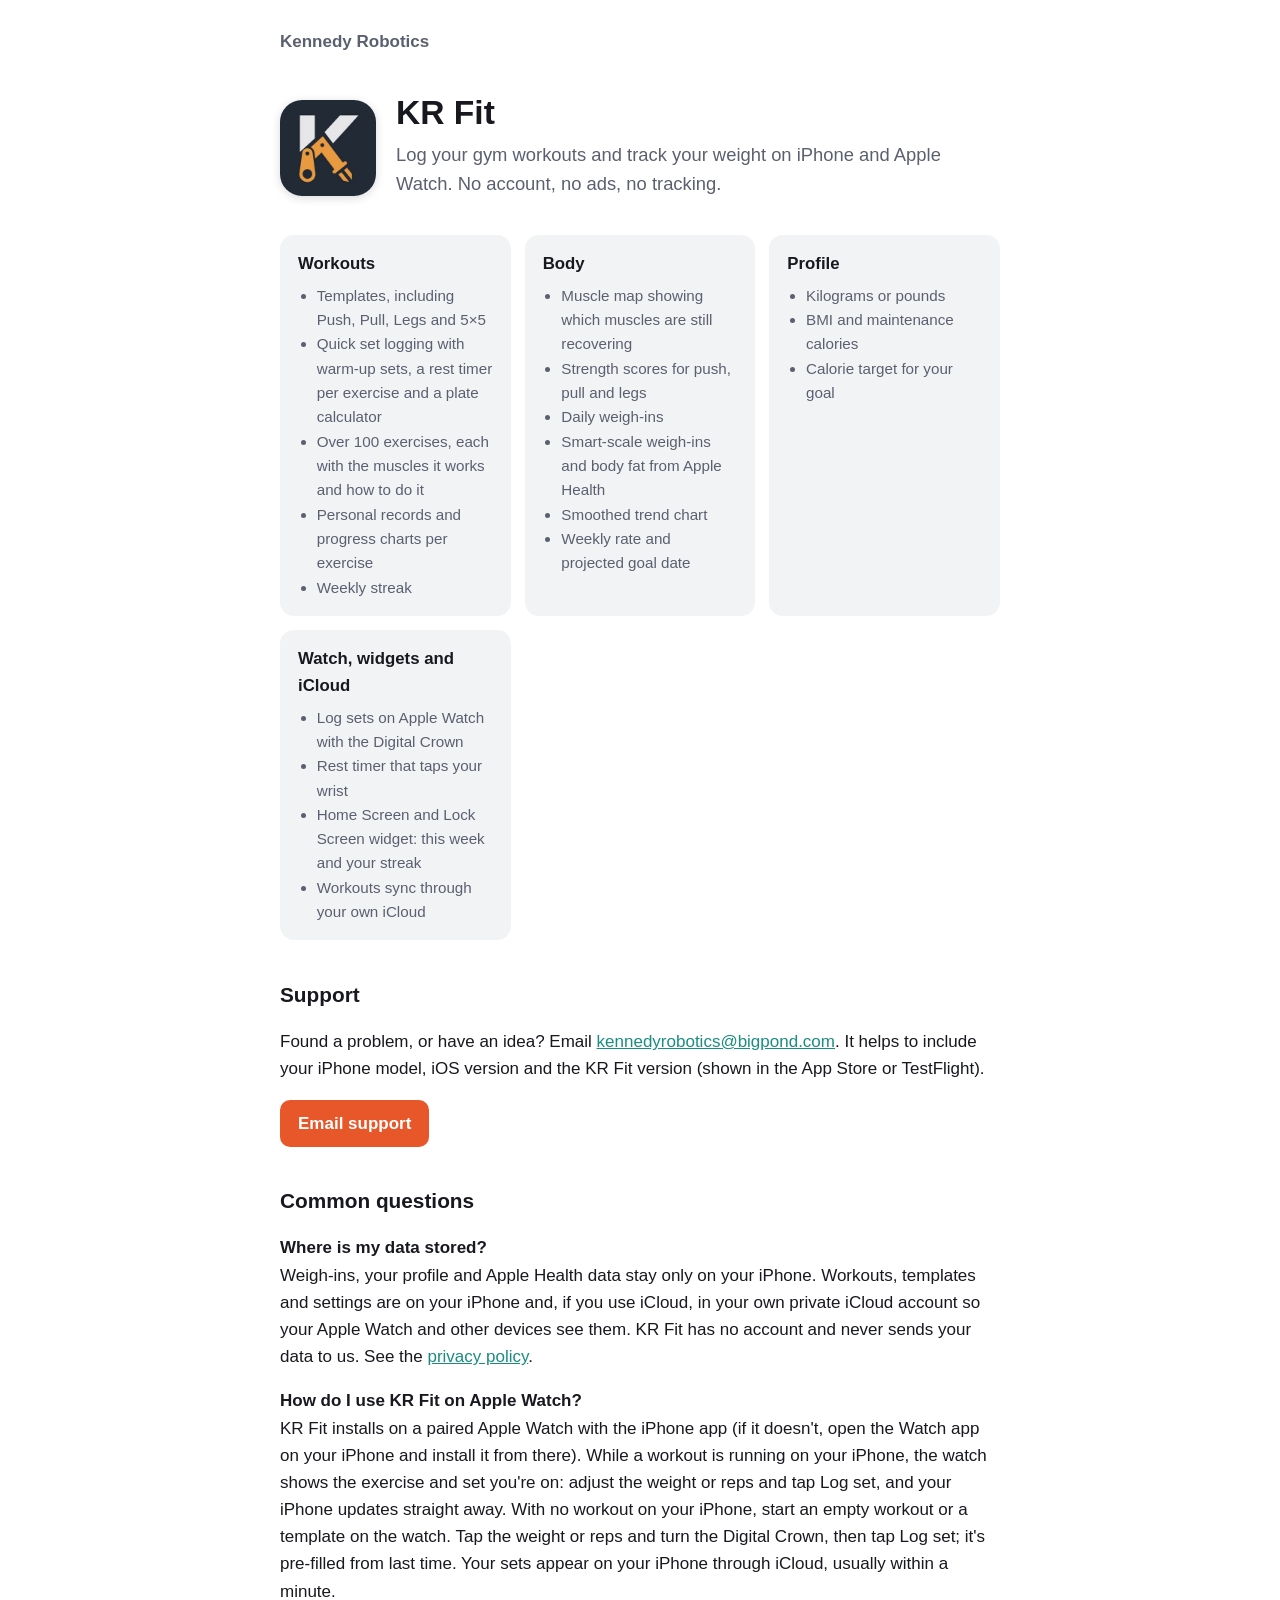
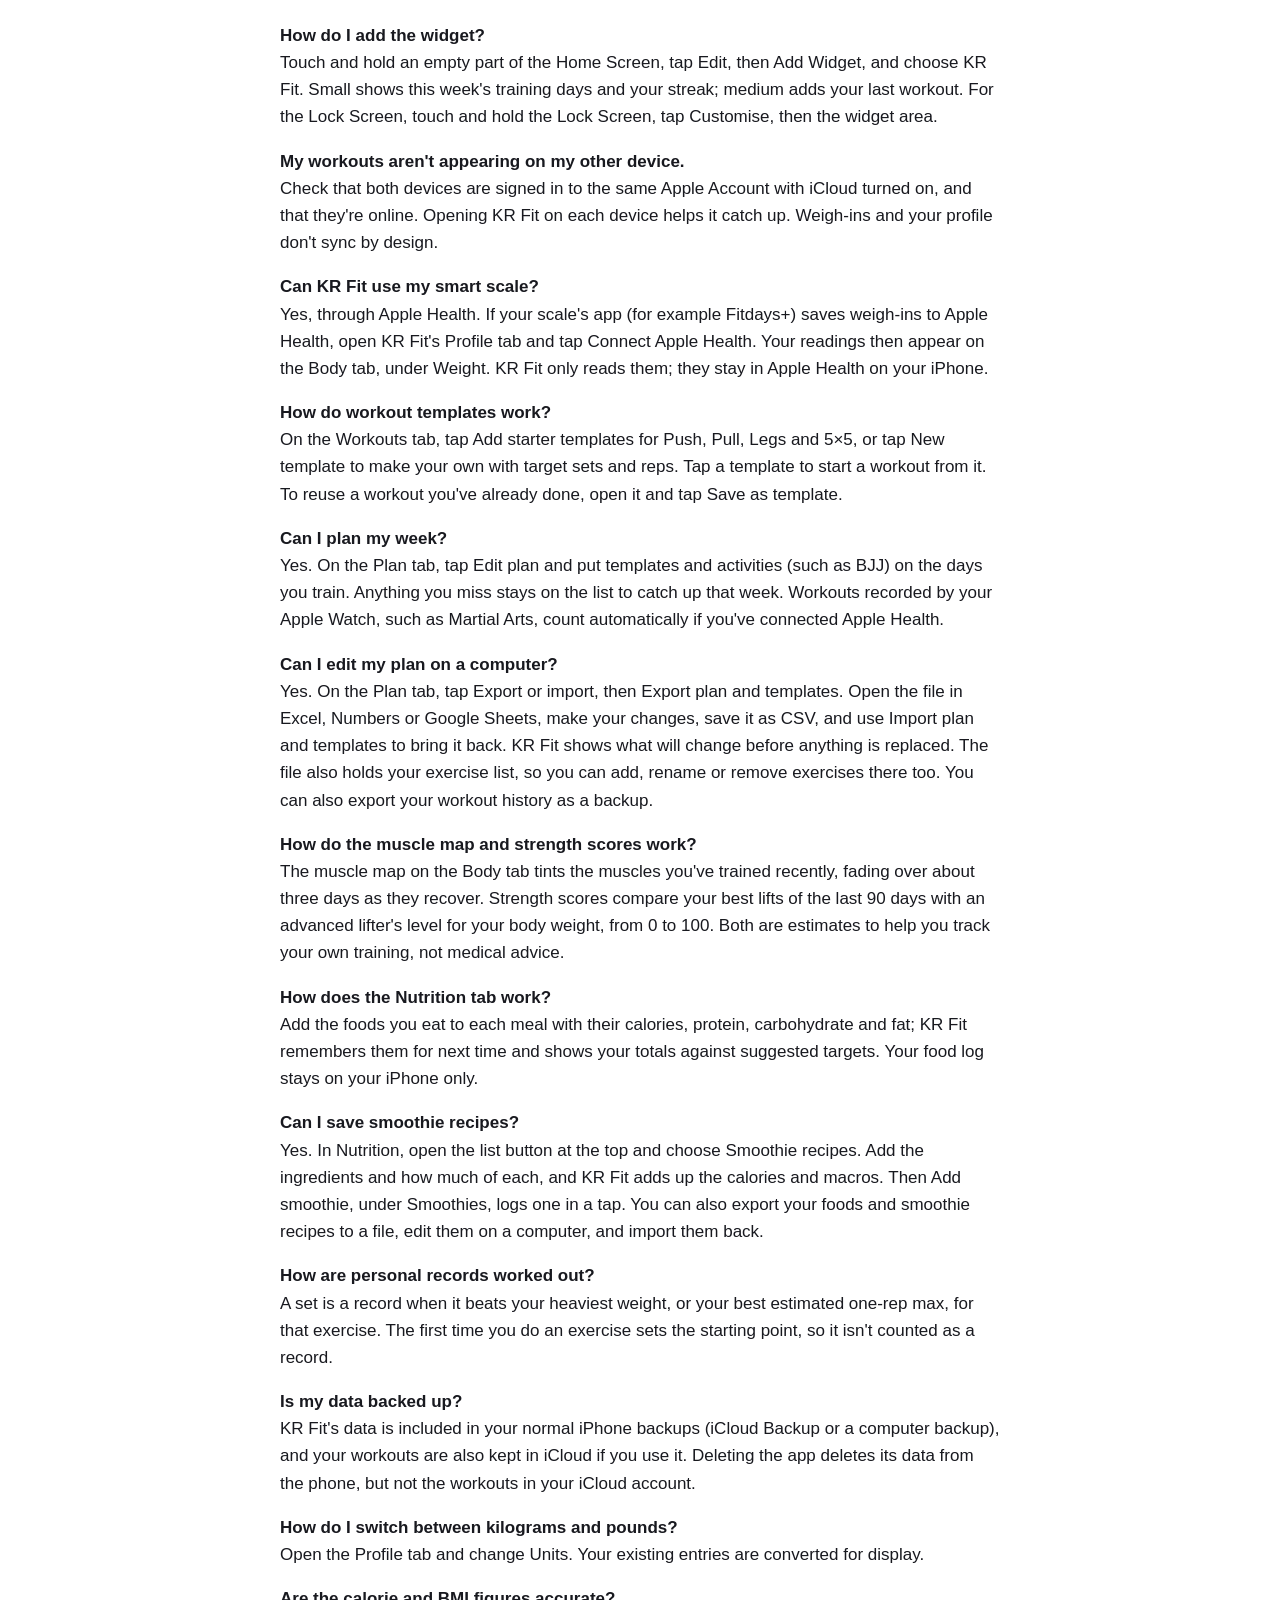
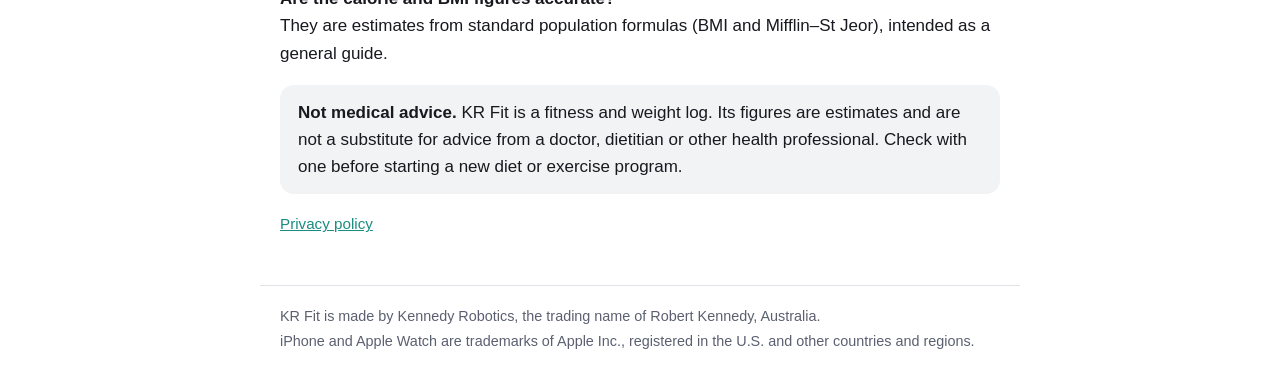
==== commit 2f761640: "KR Fit 0.8.0: smoothie recipes FAQ; privacy policy covers exporting foods and smoothie recipes Co-Au" ====
--- a/krfit/index.html
+++ b/krfit/index.html
@@ -110,6 +110,10 @@
     <p><strong>How does the Nutrition tab work?</strong><br>
       Add the foods you eat to each meal with their calories, protein, carbohydrate and fat; KR Fit remembers them for
       next time and shows your totals against suggested targets. Your food log stays on your iPhone only.</p>
+    <p><strong>Can I save smoothie recipes?</strong><br>
+      Yes. In Nutrition, open the list button at the top and choose Smoothie recipes. Add the ingredients and how much
+      of each, and KR Fit adds up the calories and macros. Then Add smoothie, under Smoothies, logs one in a tap. You
+      can also export your foods and smoothie recipes to a file, edit them on a computer, and import them back.</p>
     <p><strong>How are personal records worked out?</strong><br>
       A set is a record when it beats your heaviest weight, or your best estimated one-rep max, for that
       exercise. The first time you do an exercise sets the starting point, so it isn't counted as a record.</p>
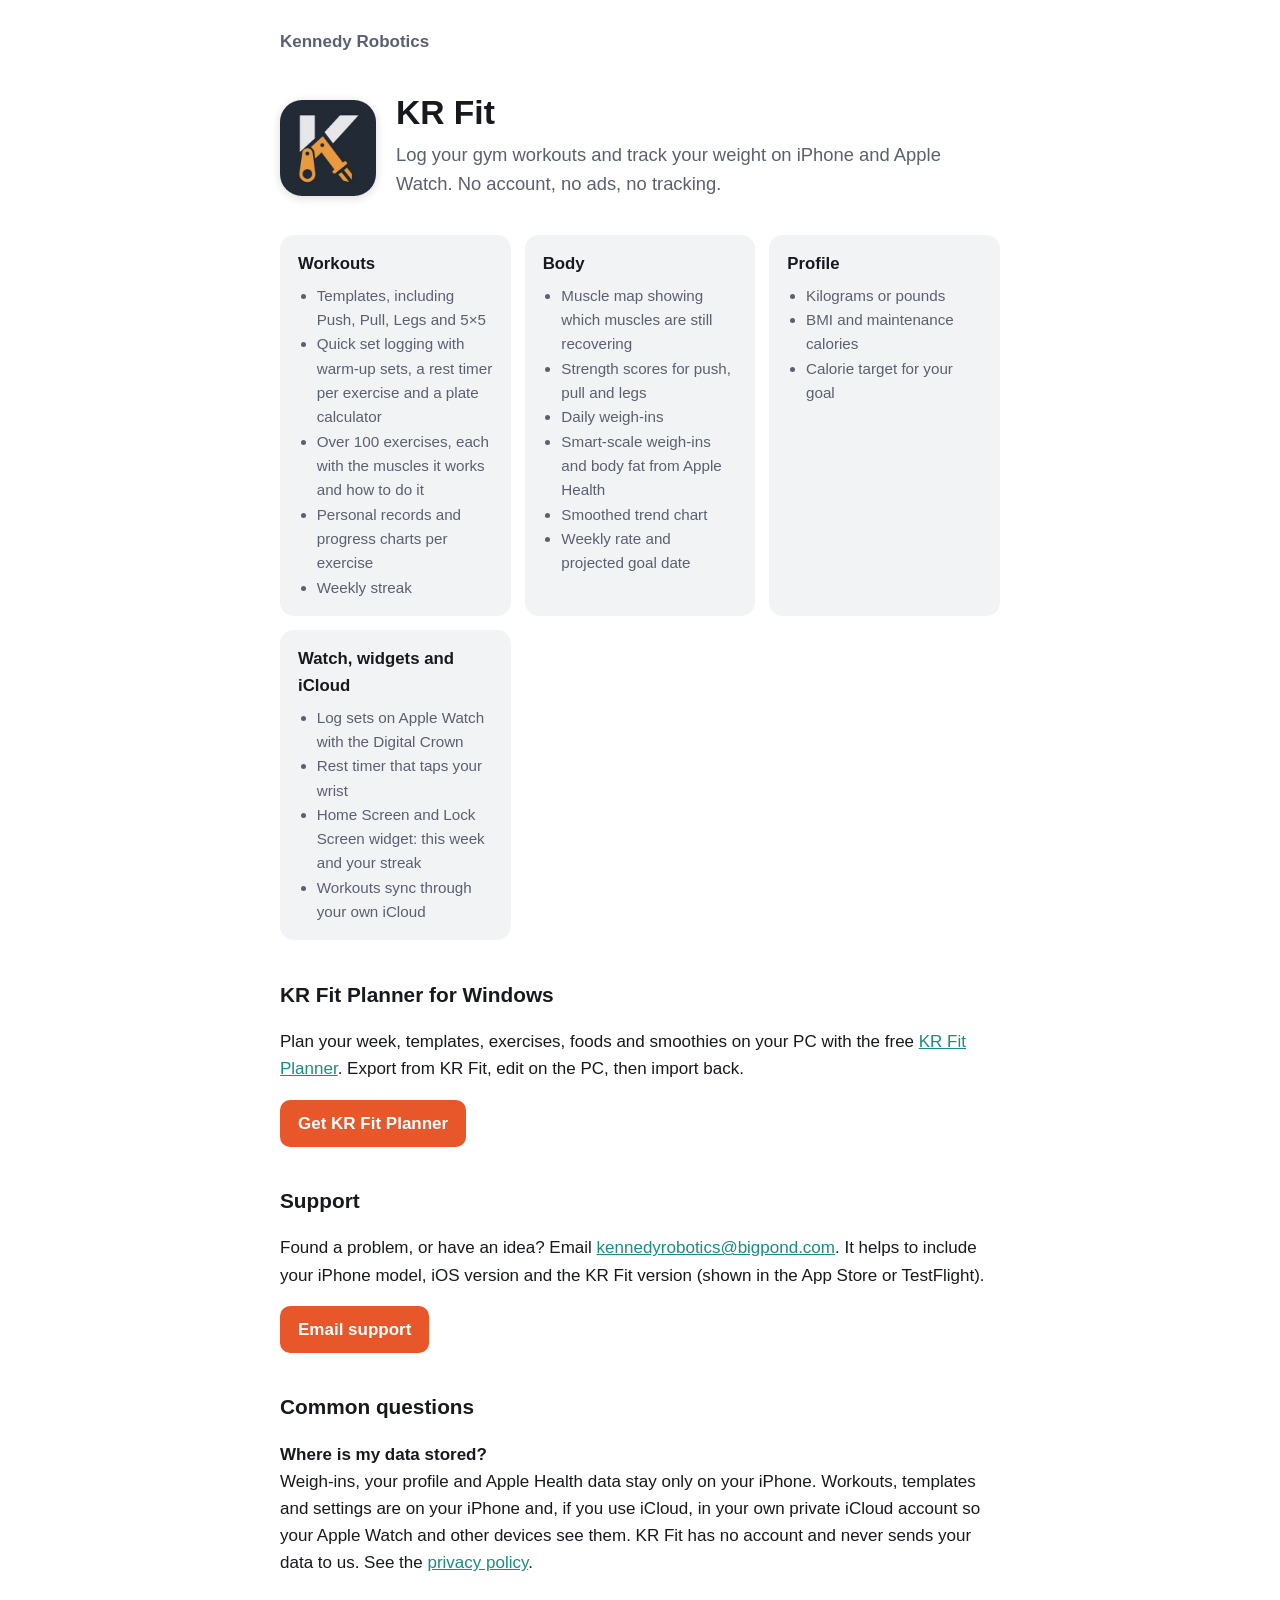
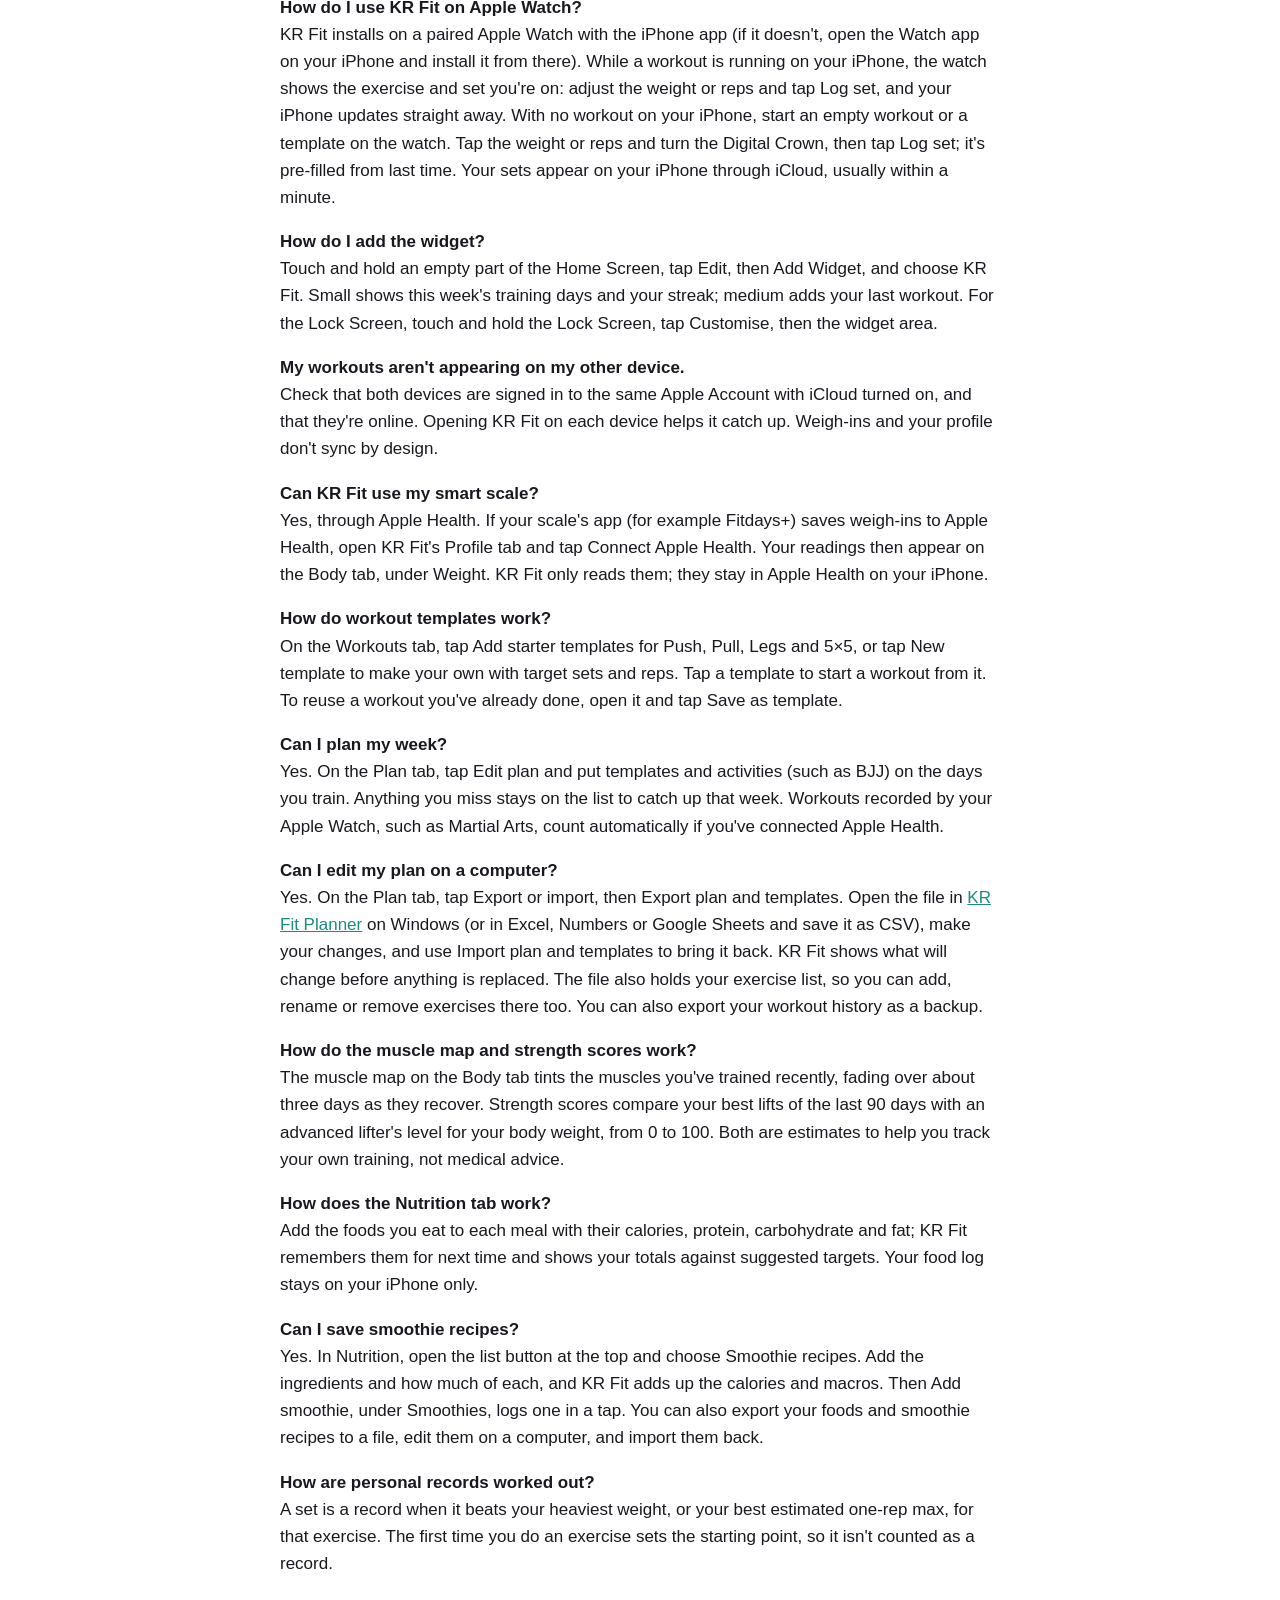
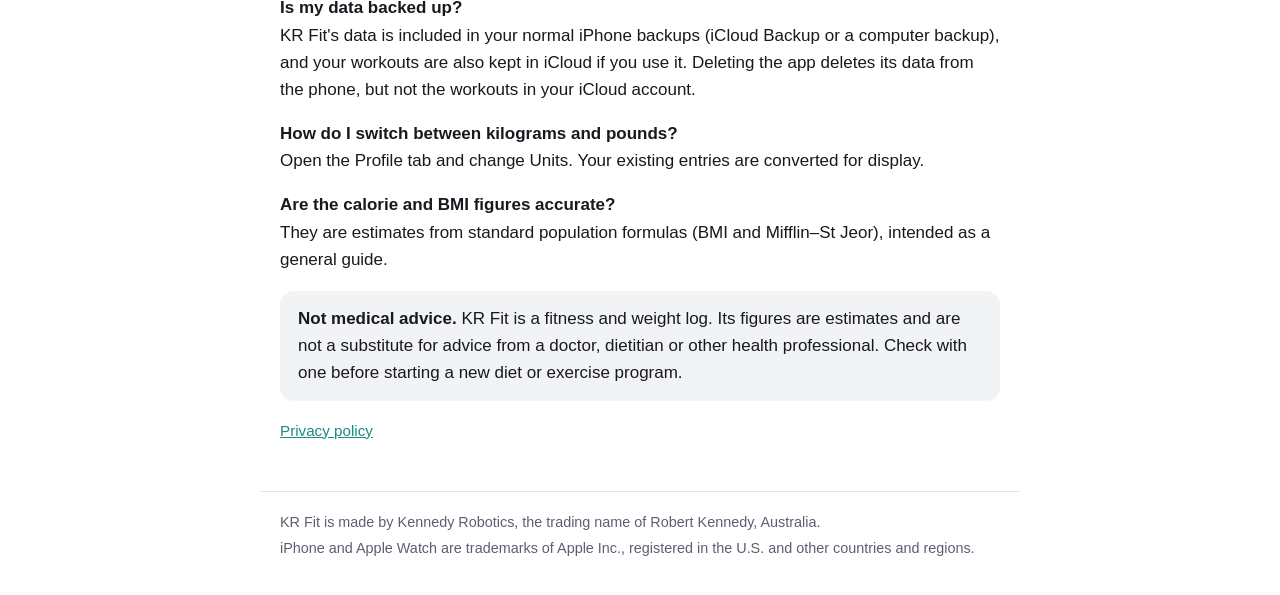
==== commit 1c7f2bd5: "KR Fit Planner for Windows: download page (1.0.0) and links from the support page Co-Authored-By: Cl" ====
--- a/krfit/index.html
+++ b/krfit/index.html
@@ -60,6 +60,11 @@
       </div>
     </div>
 
+    <h2>KR Fit Planner for Windows</h2>
+    <p>Plan your week, templates, exercises, foods and smoothies on your PC with the free
+      <a href="/krfit/planner/">KR Fit Planner</a>. Export from KR Fit, edit on the PC, then import back.</p>
+    <p><a class="button" href="/krfit/planner/">Get KR Fit Planner</a></p>
+
     <h2>Support</h2>
     <p>Found a problem, or have an idea? Email
       <a href="mailto:kennedyrobotics@bigpond.com?subject=KR%20Fit%20support">kennedyrobotics@bigpond.com</a>.
@@ -99,8 +104,9 @@
       you miss stays on the list to catch up that week. Workouts recorded by your Apple Watch, such as Martial Arts,
       count automatically if you've connected Apple Health.</p>
     <p><strong>Can I edit my plan on a computer?</strong><br>
-      Yes. On the Plan tab, tap Export or import, then Export plan and templates. Open the file in Excel, Numbers or
-      Google Sheets, make your changes, save it as CSV, and use Import plan and templates to bring it back. KR Fit
+      Yes. On the Plan tab, tap Export or import, then Export plan and templates. Open the file in
+      <a href="/krfit/planner/">KR Fit Planner</a> on Windows (or in Excel, Numbers or Google Sheets and save it as CSV),
+      make your changes, and use Import plan and templates to bring it back. KR Fit
       shows what will change before anything is replaced. The file also holds your exercise list, so you can add,
       rename or remove exercises there too. You can also export your workout history as a backup.</p>
     <p><strong>How do the muscle map and strength scores work?</strong><br>
